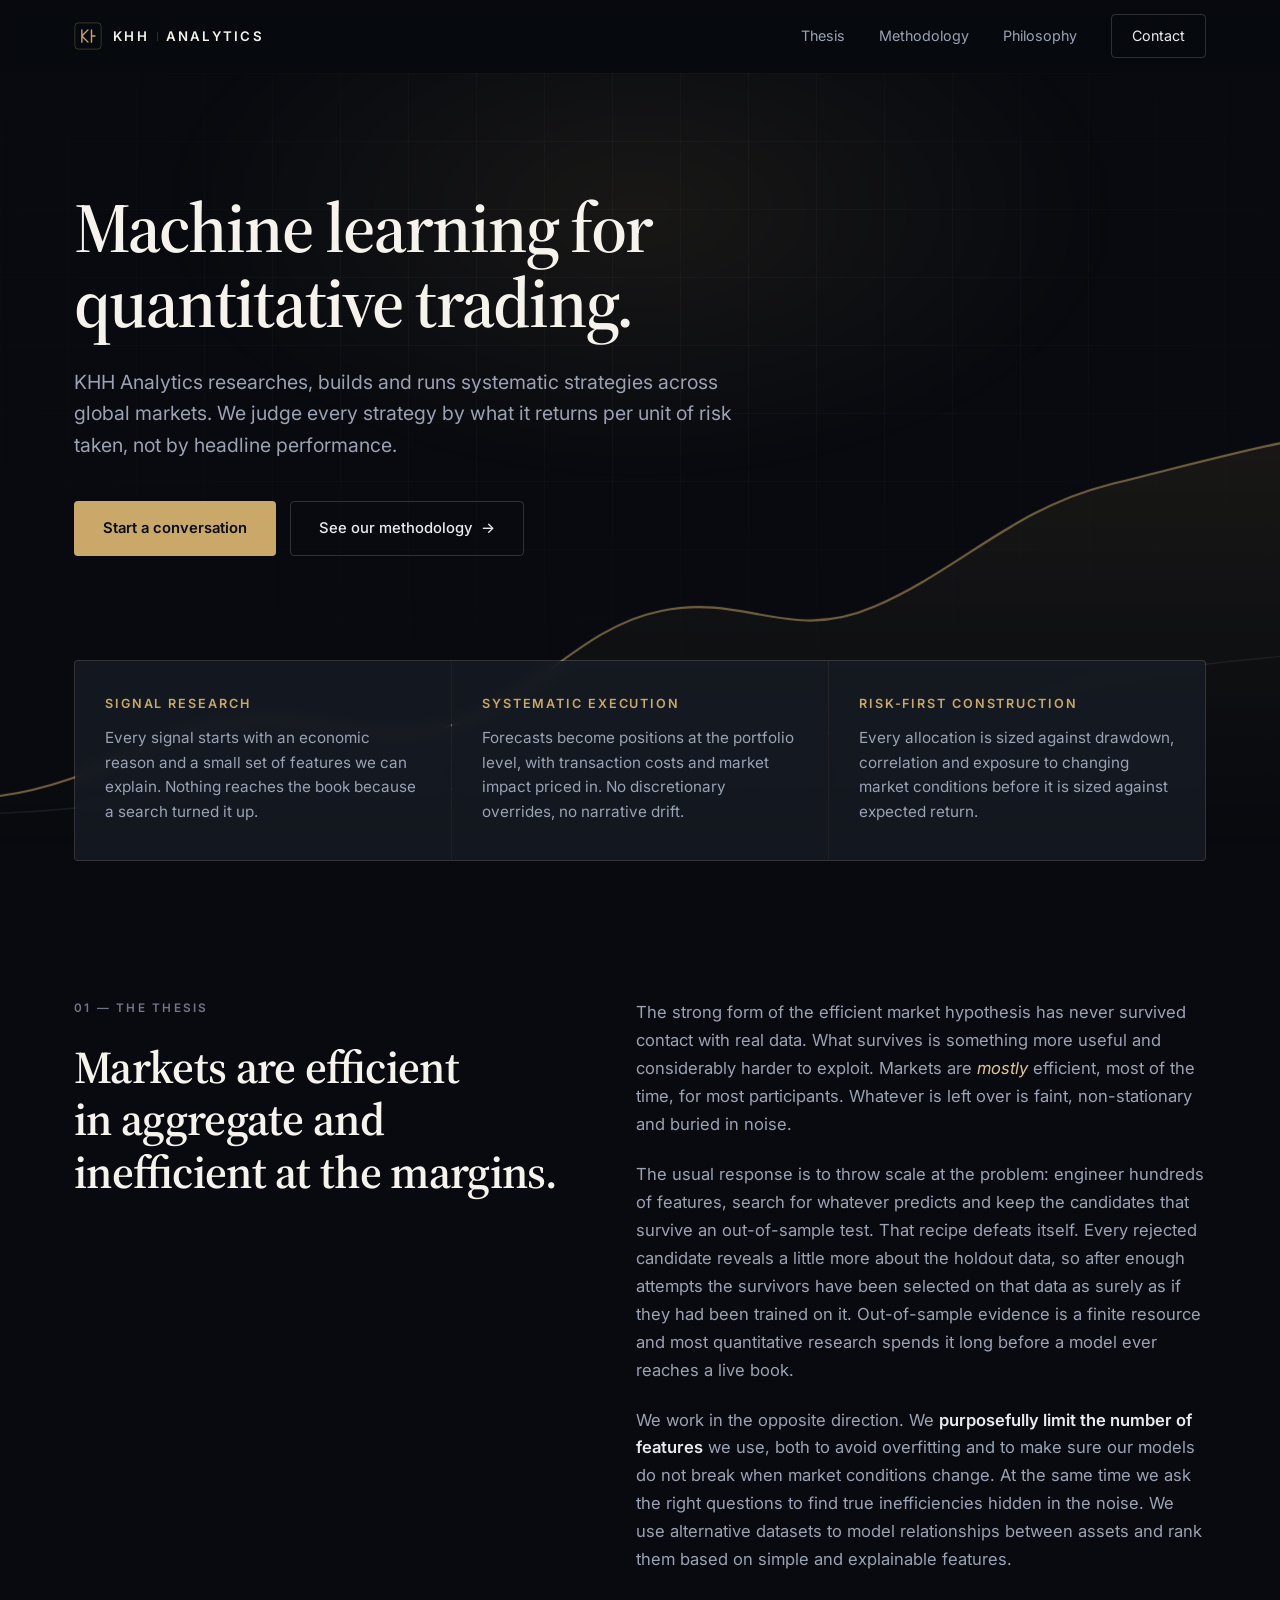
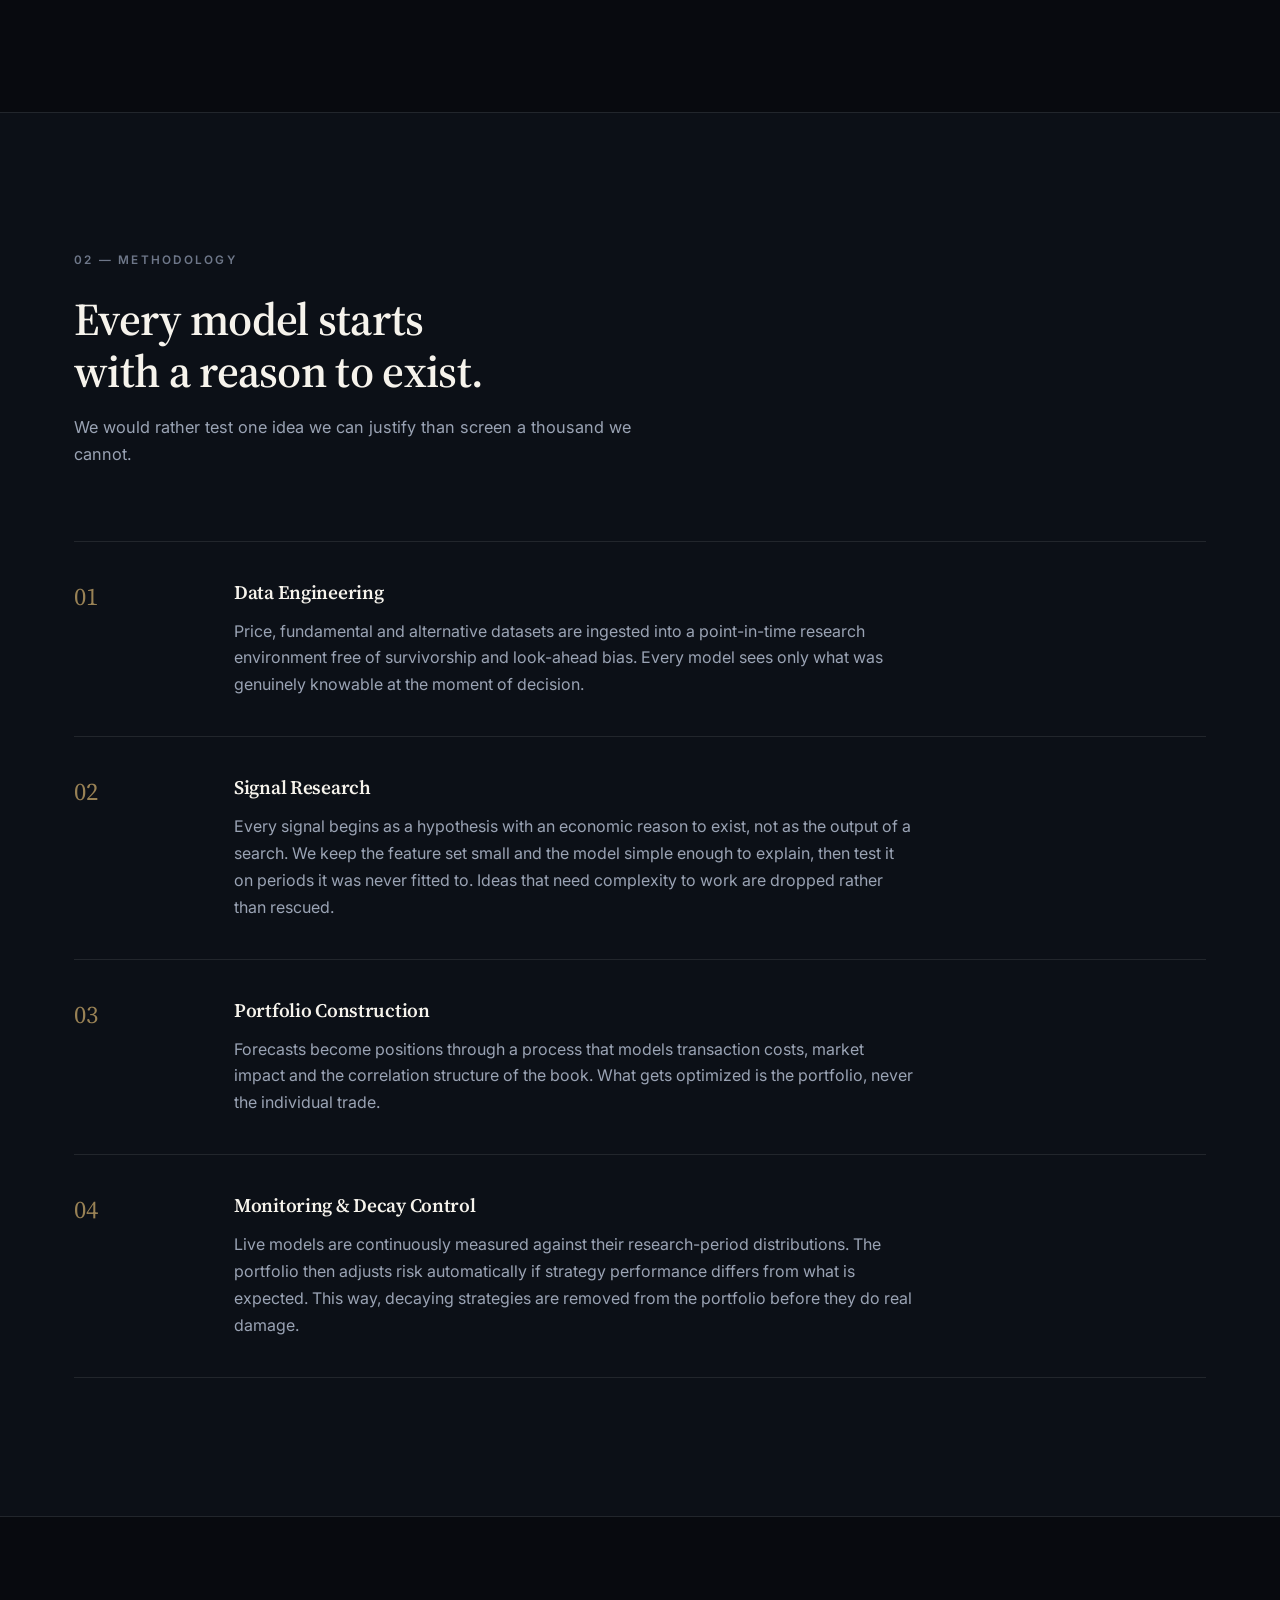
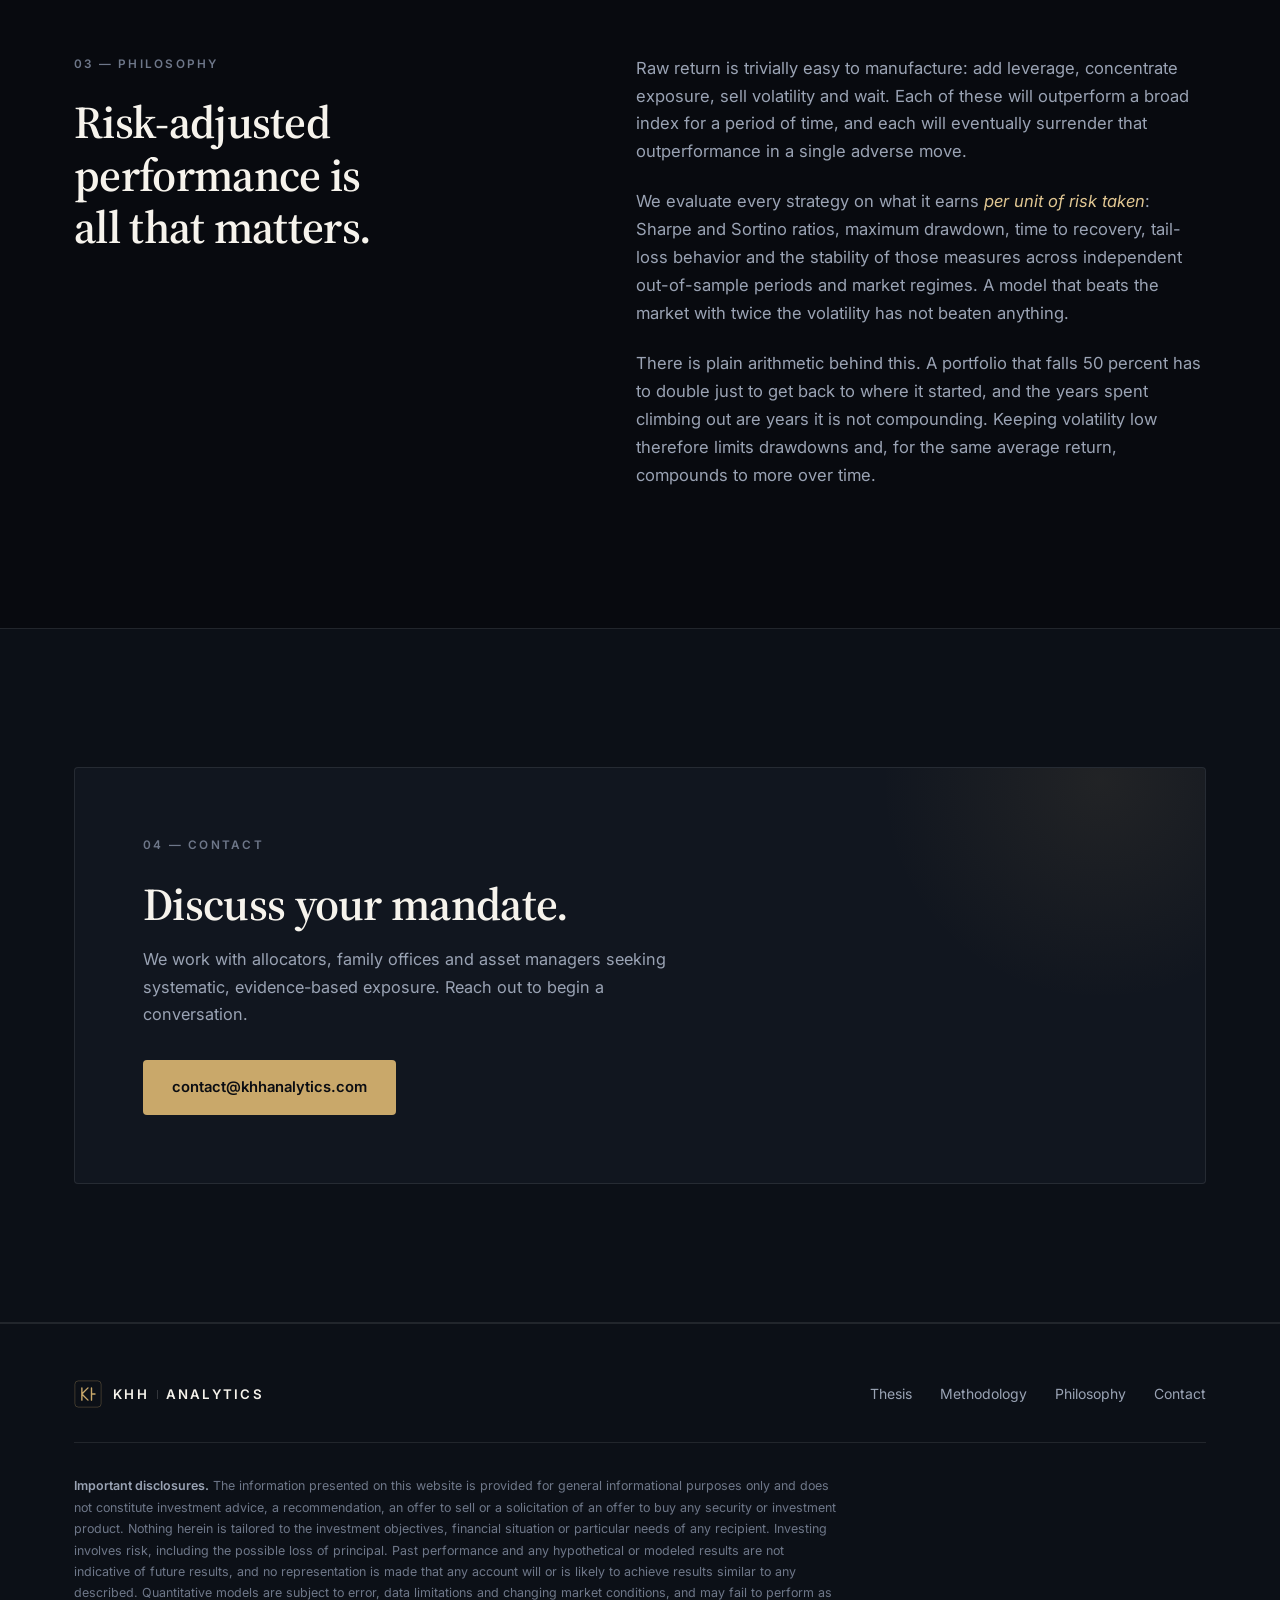
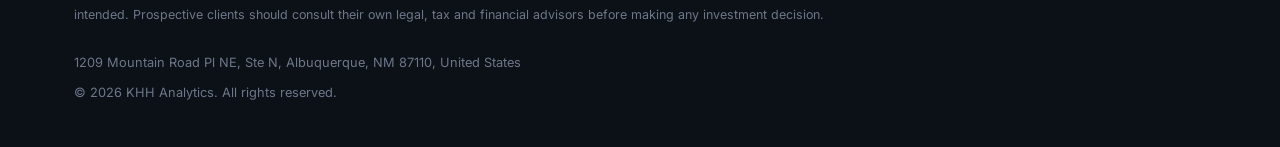
==== index.html @ a1dbac92 "Close Philosophy on the two effects of low volatility Co-Authored-By: Claude Opus 5 <noreply@anthrop" ====
<!DOCTYPE html>
<html lang="en">
<head>
<meta charset="utf-8">
<meta name="viewport" content="width=device-width, initial-scale=1">
<title>KHH Analytics — Quantitative Trading</title>
<meta name="description" content="KHH Analytics applies machine learning to quantitative trading, researching, building and running systematic strategies judged on return per unit of risk taken.">
<meta name="theme-color" content="#080A0F">
<link rel="canonical" href="https://khhanalytics.com/">
<meta property="og:title" content="KHH Analytics — Quantitative Trading">
<meta property="og:description" content="Machine learning for quantitative trading. KHH Analytics researches, builds and runs systematic strategies judged on return per unit of risk taken.">
<meta property="og:type" content="website">
<meta property="og:url" content="https://khhanalytics.com/">
<meta property="og:site_name" content="KHH Analytics">
<meta name="twitter:card" content="summary">
<link rel="icon" href="favicon.svg" type="image/svg+xml">

<script type="application/ld+json">
{
  "@context": "https://schema.org",
  "@type": "Organization",
  "name": "KHH Analytics",
  "url": "https://khhanalytics.com/",
  "logo": "https://khhanalytics.com/favicon.svg",
  "email": "contact@khhanalytics.com",
  "description": "KHH Analytics applies machine learning to financial markets, building systematic models engineered to pursue superior risk-adjusted returns.",
  "address": {
    "@type": "PostalAddress",
    "streetAddress": "1209 Mountain Road Pl NE, Ste N",
    "addressLocality": "Albuquerque",
    "addressRegion": "NM",
    "postalCode": "87110",
    "addressCountry": "US"
  },
  "knowsAbout": [
    "Quantitative trading",
    "Machine learning for financial markets",
    "Systematic trading strategies",
    "Portfolio construction",
    "Risk management"
  ]
}
</script>
<link rel="preconnect" href="https://fonts.googleapis.com">
<link rel="preconnect" href="https://fonts.gstatic.com" crossorigin>
<link href="https://fonts.googleapis.com/css2?family=Inter:wght@400;500;600&family=Source+Serif+4:opsz,wght@8..60,400;8..60,600&display=swap" rel="stylesheet">
<link rel="stylesheet" href="styles.css">
</head>
<body>

<a class="skip" href="#main">Skip to content</a>

<header class="site-header" id="siteHeader">
  <div class="wrap header-inner">
    <a class="brand" href="#top" aria-label="KHH Analytics home">
      <svg class="brand-mark" viewBox="0 0 32 32" aria-hidden="true">
        <rect x="1" y="1" width="30" height="30" rx="4" fill="none" stroke="currentColor" stroke-opacity=".3"/>
        <path d="M9 23V9M9 16l7-7M9 16l7 7M20 23V9M20 16h4" fill="none" stroke="currentColor" stroke-width="1.6" stroke-linecap="round" stroke-linejoin="round"/>
      </svg>
      <span class="brand-text">KHH<i class="brand-sep"></i>ANALYTICS</span>
    </a>

    <nav class="nav" id="nav" aria-label="Primary">
      <a href="#approach">Thesis</a>
      <a href="#method">Methodology</a>
      <a href="#risk">Philosophy</a>
      <a class="nav-cta" href="#contact">Contact</a>
    </nav>

    <button class="nav-toggle" id="navToggle" aria-expanded="false" aria-controls="nav" aria-label="Toggle navigation">
      <span></span><span></span>
    </button>
  </div>
</header>

<main id="main">

  <section class="hero" id="top">
    <div class="hero-bg" aria-hidden="true">
      <div class="hero-grid"></div>
      <div class="hero-glow"></div>
      <svg class="hero-chart" viewBox="0 0 1200 420" preserveAspectRatio="none">
        <defs>
          <linearGradient id="fillA" x1="0" y1="0" x2="0" y2="1">
            <stop offset="0%" stop-color="#C9A86A" stop-opacity=".16"/>
            <stop offset="100%" stop-color="#C9A86A" stop-opacity="0"/>
          </linearGradient>
        </defs>
        <path class="chart-fill" d="M0,360 C90,348 150,300 220,292 C300,282 340,318 420,296 C500,274 540,206 620,190 C700,174 740,220 820,186 C900,152 950,96 1040,74 C1110,57 1160,44 1200,36 L1200,420 L0,420 Z" fill="url(#fillA)"/>
        <path class="chart-line chart-line--muted" d="M0,376 C100,372 160,358 240,352 C330,345 380,362 460,350 C540,338 590,312 670,304 C760,295 800,312 880,294 C960,276 1010,252 1100,242 C1140,238 1175,234 1200,232" fill="none" stroke="#6E7789" stroke-width="1.25" stroke-linecap="round"/>
        <path class="chart-line" d="M0,360 C90,348 150,300 220,292 C300,282 340,318 420,296 C500,274 540,206 620,190 C700,174 740,220 820,186 C900,152 950,96 1040,74 C1110,57 1160,44 1200,36" fill="none" stroke="#C9A86A" stroke-width="2" stroke-linecap="round"/>
      </svg>
    </div>

    <div class="wrap hero-inner">
      <h1 class="reveal">Machine learning for quantitative trading.</h1>
      <p class="lede reveal">KHH Analytics researches, builds and runs systematic strategies across global markets. We judge every strategy by what it returns per unit of risk taken, not by headline performance.</p>
      <div class="hero-actions reveal">
        <a class="btn btn-primary" href="#contact">Start a conversation</a>
        <a class="btn btn-ghost" href="#method">See our methodology <span aria-hidden="true">&rarr;</span></a>
      </div>
    </div>

    <div class="wrap">
      <ul class="pillars">
        <li class="reveal">
          <h3>Signal Research</h3>
          <p>Every signal starts with an economic reason and a small set of features we can explain. Nothing reaches the book because a search turned it up.</p>
        </li>
        <li class="reveal">
          <h3>Systematic Execution</h3>
          <p>Forecasts become positions at the portfolio level, with transaction costs and market impact priced in. No discretionary overrides, no narrative drift.</p>
        </li>
        <li class="reveal">
          <h3>Risk-First Construction</h3>
          <p>Every allocation is sized against drawdown, correlation and exposure to changing market conditions before it is sized against expected return.</p>
        </li>
      </ul>
    </div>
  </section>

  <section class="section" id="approach">
    <div class="wrap grid-2">
      <div class="col-sticky">
        <p class="section-label">01 — The Thesis</p>
        <h2>Markets are efficient in aggregate and inefficient at the margins.</h2>
      </div>
      <div class="prose reveal">
        <p>The strong form of the efficient market hypothesis has never survived contact with real data. What survives is something more useful and considerably harder to exploit. Markets are <em>mostly</em> efficient, most of the time, for most participants. Whatever is left over is faint, non-stationary and buried in noise.</p>
        <p>The usual response is to throw scale at the problem: engineer hundreds of features, search for whatever predicts and keep the candidates that survive an out-of-sample test. That recipe defeats itself. Every rejected candidate reveals a little more about the holdout data, so after enough attempts the survivors have been selected on that data as surely as if they had been trained on it. Out-of-sample evidence is a finite resource and most quantitative research spends it long before a model ever reaches a live book.</p>
        <p>We work in the opposite direction. We <strong>purposefully limit the number of features</strong> we use, both to avoid overfitting and to make sure our models do not break when market conditions change. At the same time we ask the right questions to find true inefficiencies hidden in the noise. We use alternative datasets to model relationships between assets and rank them based on simple and explainable features.</p>
      </div>
    </div>
  </section>

  <section class="section section-alt" id="method">
    <div class="wrap">
      <div class="section-head reveal">
        <p class="section-label">02 — Methodology</p>
        <h2>Every model starts with a reason to exist.</h2>
        <p class="section-sub">We would rather test one idea we can justify than screen a thousand we cannot.</p>
      </div>

      <ol class="steps">
        <li class="reveal">
          <span class="step-num">01</span>
          <h3>Data Engineering</h3>
          <p>Price, fundamental and alternative datasets are ingested into a point-in-time research environment free of survivorship and look-ahead bias. Every model sees only what was genuinely knowable at the moment of decision.</p>
        </li>
        <li class="reveal">
          <span class="step-num">02</span>
          <h3>Signal Research</h3>
          <p>Every signal begins as a hypothesis with an economic reason to exist, not as the output of a search. We keep the feature set small and the model simple enough to explain, then test it on periods it was never fitted to. Ideas that need complexity to work are dropped rather than rescued.</p>
        </li>
        <li class="reveal">
          <span class="step-num">03</span>
          <h3>Portfolio Construction</h3>
          <p>Forecasts become positions through a process that models transaction costs, market impact and the correlation structure of the book. What gets optimized is the portfolio, never the individual trade.</p>
        </li>
        <li class="reveal">
          <span class="step-num">04</span>
          <h3>Monitoring &amp; Decay Control</h3>
          <p>Live models are continuously measured against their research-period distributions. The portfolio then adjusts risk automatically if strategy performance differs from what is expected. This way, decaying strategies are removed from the portfolio before they do real damage.</p>
        </li>
      </ol>
    </div>
  </section>

  <section class="section" id="risk">
    <div class="wrap grid-2">
      <div class="col-sticky">
        <p class="section-label">03 — Philosophy</p>
        <h2>Risk-adjusted performance is all that matters.</h2>
      </div>
      <div class="prose reveal">
        <p>Raw return is trivially easy to manufacture: add leverage, concentrate exposure, sell volatility and wait. Each of these will outperform a broad index for a period of time, and each will eventually surrender that outperformance in a single adverse move.</p>
        <p>We evaluate every strategy on what it earns <em>per unit of risk taken</em>: Sharpe and Sortino ratios, maximum drawdown, time to recovery, tail-loss behavior and the stability of those measures across independent out-of-sample periods and market regimes. A model that beats the market with twice the volatility has not beaten anything.</p>
        <p>There is plain arithmetic behind this. A portfolio that falls 50 percent has to double just to get back to where it started, and the years spent climbing out are years it is not compounding. Keeping volatility low therefore limits drawdowns and, for the same average return, compounds to more over time.</p>
      </div>
    </div>
  </section>

  <section class="section section-alt" id="contact">
    <div class="wrap">
      <div class="contact-panel reveal">
        <div class="contact-copy">
          <p class="section-label">04 — Contact</p>
          <h2>Discuss your mandate.</h2>
          <p class="section-sub">We work with allocators, family offices and asset managers seeking systematic, evidence-based exposure. Reach out to begin a conversation.</p>
          <a class="btn btn-primary" href="mailto:contact@khhanalytics.com">contact@khhanalytics.com</a>
        </div>
      </div>
    </div>
  </section>

</main>

<footer class="site-footer">
  <div class="wrap">
    <div class="footer-top">
      <a class="brand" href="#top" aria-label="KHH Analytics home">
        <svg class="brand-mark" viewBox="0 0 32 32" aria-hidden="true">
          <rect x="1" y="1" width="30" height="30" rx="4" fill="none" stroke="currentColor" stroke-opacity=".3"/>
          <path d="M9 23V9M9 16l7-7M9 16l7 7M20 23V9M20 16h4" fill="none" stroke="currentColor" stroke-width="1.6" stroke-linecap="round" stroke-linejoin="round"/>
        </svg>
        <span class="brand-text">KHH<i class="brand-sep"></i>ANALYTICS</span>
      </a>
      <nav class="footer-nav" aria-label="Footer">
        <a href="#approach">Thesis</a>
        <a href="#method">Methodology</a>
          <a href="#risk">Philosophy</a>
        <a href="mailto:contact@khhanalytics.com">Contact</a>
      </nav>
    </div>

    <p class="disclaimer">
      <strong>Important disclosures.</strong> The information presented on this website is provided for general informational purposes only and does not constitute investment advice, a recommendation, an offer to sell or a solicitation of an offer to buy any security or investment product. Nothing herein is tailored to the investment objectives, financial situation or particular needs of any recipient. Investing involves risk, including the possible loss of principal. Past performance and any hypothetical or modeled results are not indicative of future results, and no representation is made that any account will or is likely to achieve results similar to any described. Quantitative models are subject to error, data limitations and changing market conditions, and may fail to perform as intended. Prospective clients should consult their own legal, tax and financial advisors before making any investment decision.
    </p>

    <p class="footer-address">1209 Mountain Road Pl NE, Ste N, Albuquerque, NM 87110, United States</p>

    <p class="copyright">&copy; <span id="year">2026</span> KHH Analytics. All rights reserved.</p>
  </div>
</footer>

<script src="script.js"></script>
</body>
</html>
---- styles.css ----
/* ==========================================================================
   KHH Analytics — stylesheet
   ========================================================================== */

:root {
  --bg:          #080A0F;
  --bg-alt:      #0C1017;
  --surface:     #11161F;
  --surface-2:   #161C27;
  --line:        rgba(255, 255, 255, 0.09);
  --line-strong: rgba(255, 255, 255, 0.16);

  --text:        #E8EBF2;
  --heading:     #F6F3EC;
  --muted:       #9AA3B4;
  --faint:       #6E7789;

  --accent:      #C9A86A;
  --accent-soft: #E0C692;
  --accent-dim:  rgba(201, 168, 106, 0.12);

  --serif: "Source Serif 4", Georgia, "Times New Roman", serif;
  --sans:  "Inter", -apple-system, BlinkMacSystemFont, "Segoe UI", Roboto, Helvetica, Arial, sans-serif;

  --wrap: 1180px;
  --gutter: 24px;
  --radius: 4px;

  --ease: cubic-bezier(0.22, 1, 0.36, 1);
}

*, *::before, *::after { box-sizing: border-box; }

html {
  scroll-behavior: smooth;
  scroll-padding-top: 96px;
  -webkit-text-size-adjust: 100%;
}

body {
  margin: 0;
  background: var(--bg);
  color: var(--text);
  font-family: var(--sans);
  font-size: 17px;
  line-height: 1.68;
  font-feature-settings: "kern" 1, "liga" 1;
  -webkit-font-smoothing: antialiased;
  -moz-osx-font-smoothing: grayscale;
  overflow-x: hidden;
}

img, svg { max-width: 100%; }

a { color: inherit; }

::selection {
  background: rgba(201, 168, 106, 0.28);
  color: #fff;
}

.skip {
  position: absolute;
  left: -9999px;
  top: 0;
  background: var(--accent);
  color: #0a0a0a;
  padding: 12px 20px;
  z-index: 200;
  font-weight: 600;
}
.skip:focus { left: 12px; top: 12px; }

:focus-visible {
  outline: 2px solid var(--accent);
  outline-offset: 3px;
}

.wrap {
  width: 100%;
  max-width: var(--wrap);
  margin-inline: auto;
  padding-inline: var(--gutter);
}

/* --- Typography ---------------------------------------------------------- */

h1, h2, h3, h4 {
  font-family: var(--serif);
  color: var(--heading);
  font-weight: 600;
  letter-spacing: -0.015em;
  margin: 0;
  text-wrap: balance;
}

h1 {
  font-size: clamp(2.5rem, 6.2vw, 4.4rem);
  line-height: 1.07;
  letter-spacing: -0.028em;
}

h1 em {
  font-style: italic;
  color: var(--accent-soft);
  font-weight: 400;
}

h2 {
  font-size: clamp(1.85rem, 3.6vw, 2.85rem);
  line-height: 1.15;
}

h3 { font-size: 1.2rem; line-height: 1.35; }
h4 { font-size: 0.82rem; }

p { margin: 0; }

.eyebrow,
.section-label {
  font-family: var(--sans);
  font-size: 0.735rem;
  font-weight: 600;
  letter-spacing: 0.19em;
  text-transform: uppercase;
  color: var(--accent);
  margin: 0 0 22px;
}

.section-label { color: var(--faint); }

.lede {
  font-size: clamp(1.02rem, 1.55vw, 1.22rem);
  line-height: 1.62;
  color: var(--muted);
  max-width: 58ch;
  margin-top: 26px;
}

.section-sub {
  color: var(--muted);
  max-width: 56ch;
  margin-top: 16px;
  font-size: 1.02rem;
}

.prose p {
  color: var(--muted);
  margin-bottom: 22px;
  max-width: 62ch;
  font-size: 1.04rem;
}
.prose p:last-child { margin-bottom: 0; }
.prose strong { color: var(--text); font-weight: 600; }
.prose em { color: var(--accent-soft); font-style: italic; }

/* --- Header -------------------------------------------------------------- */

.site-header {
  position: sticky;
  top: 0;
  z-index: 100;
  background: rgba(8, 10, 15, 0.72);
  backdrop-filter: blur(14px) saturate(140%);
  -webkit-backdrop-filter: blur(14px) saturate(140%);
  border-bottom: 1px solid transparent;
  transition: border-color 0.35s var(--ease), background 0.35s var(--ease);
}

.site-header.is-scrolled {
  border-bottom-color: var(--line);
  background: rgba(8, 10, 15, 0.9);
}

.header-inner {
  display: flex;
  align-items: center;
  justify-content: space-between;
  gap: 24px;
  height: 72px;
}

.brand {
  display: inline-flex;
  align-items: center;
  gap: 11px;
  text-decoration: none;
  color: var(--heading);
  flex-shrink: 0;
}

.brand-mark {
  width: 28px;
  height: 28px;
  color: var(--accent);
  flex-shrink: 0;
}

.brand-text {
  font-family: var(--sans);
  font-size: 0.83rem;
  font-weight: 600;
  letter-spacing: 0.17em;
  white-space: nowrap;
}

.brand-sep {
  display: inline-block;
  width: 1px;
  height: 0.72em;
  background: var(--line-strong);
  margin: 0 0.6em;
  vertical-align: -0.02em;
}

.nav {
  display: flex;
  align-items: center;
  gap: 34px;
}

.nav a {
  text-decoration: none;
  font-size: 0.895rem;
  color: var(--muted);
  transition: color 0.2s ease;
  position: relative;
  padding: 4px 0;
}

.nav a:hover { color: var(--text); }

.nav a:not(.nav-cta)::after {
  content: "";
  position: absolute;
  left: 0;
  bottom: 0;
  height: 1px;
  width: 0;
  background: var(--accent);
  transition: width 0.3s var(--ease);
}
.nav a:not(.nav-cta):hover::after { width: 100%; }

.nav-cta {
  border: 1px solid var(--line-strong);
  border-radius: var(--radius);
  padding: 9px 20px !important;
  color: var(--text) !important;
  transition: border-color 0.25s ease, background 0.25s ease, color 0.25s ease;
}
.nav-cta:hover {
  border-color: var(--accent);
  background: var(--accent-dim);
  color: var(--accent-soft) !important;
}

.nav-toggle {
  display: none;
  background: none;
  border: 1px solid var(--line-strong);
  border-radius: var(--radius);
  width: 42px;
  height: 38px;
  cursor: pointer;
  padding: 0;
  place-items: center;
  gap: 5px;
}
.nav-toggle span {
  display: block;
  width: 17px;
  height: 1.5px;
  background: var(--text);
  transition: transform 0.3s var(--ease), opacity 0.2s ease;
}
.nav-toggle[aria-expanded="true"] span:first-child { transform: translateY(3.25px) rotate(45deg); }
.nav-toggle[aria-expanded="true"] span:last-child  { transform: translateY(-3.25px) rotate(-45deg); }

/* --- Buttons ------------------------------------------------------------- */

.btn {
  display: inline-flex;
  align-items: center;
  gap: 9px;
  padding: 14px 28px;
  border-radius: var(--radius);
  font-size: 0.925rem;
  font-weight: 500;
  text-decoration: none;
  border: 1px solid transparent;
  transition: background 0.25s ease, border-color 0.25s ease, color 0.25s ease, transform 0.25s var(--ease);
  white-space: nowrap;
}

.btn-primary {
  background: var(--accent);
  color: #0B0D12;
  font-weight: 600;
}
.btn-primary:hover {
  background: var(--accent-soft);
  transform: translateY(-1px);
}

.btn-ghost {
  border-color: var(--line-strong);
  color: var(--text);
}
.btn-ghost:hover {
  border-color: var(--accent);
  color: var(--accent-soft);
  background: var(--accent-dim);
}

/* --- Hero ---------------------------------------------------------------- */

.hero {
  position: relative;
  padding: clamp(80px, 13vh, 140px) 0 0;
  overflow: hidden;
}

.hero-bg {
  position: absolute;
  inset: 0;
  pointer-events: none;
  z-index: 0;
}

.hero-grid {
  position: absolute;
  inset: 0;
  background-image:
    linear-gradient(rgba(255, 255, 255, 0.028) 1px, transparent 1px),
    linear-gradient(90deg, rgba(255, 255, 255, 0.028) 1px, transparent 1px);
  background-size: 68px 68px;
  -webkit-mask-image: radial-gradient(ellipse 85% 70% at 50% 28%, #000 25%, transparent 78%);
  mask-image: radial-gradient(ellipse 85% 70% at 50% 28%, #000 25%, transparent 78%);
}

.hero-glow {
  position: absolute;
  top: -22%;
  left: 50%;
  transform: translateX(-50%);
  width: min(1100px, 130%);
  height: 620px;
  background: radial-gradient(ellipse at center, rgba(201, 168, 106, 0.085) 0%, transparent 62%);
  filter: blur(8px);
}

.hero-chart {
  position: absolute;
  left: 0;
  right: 0;
  bottom: 0;
  width: 100%;
  height: 58%;
  opacity: 0.55;
}

.chart-line {
  stroke-dasharray: 2000;
  stroke-dashoffset: 2000;
  animation: draw 2.6s var(--ease) 0.3s forwards;
}
.chart-line--muted {
  opacity: 0.32;
  animation-delay: 0.55s;
}
.chart-fill {
  opacity: 0;
  animation: fade 1.6s ease 1.5s forwards;
}

@keyframes draw { to { stroke-dashoffset: 0; } }
@keyframes fade { to { opacity: 1; } }

.hero-inner {
  position: relative;
  z-index: 1;
  padding-bottom: clamp(64px, 9vw, 104px);
}

.hero-actions {
  display: flex;
  flex-wrap: wrap;
  gap: 14px;
  margin-top: 40px;
}

/* --- Pillars ------------------------------------------------------------- */

.pillars {
  position: relative;
  z-index: 1;
  list-style: none;
  margin: 0;
  padding: 0;
  display: grid;
  grid-template-columns: repeat(3, 1fr);
  gap: 1px;
  background: var(--line);
  border: 1px solid var(--line);
  border-radius: var(--radius);
  overflow: hidden;
}

.pillars li {
  background: rgba(17, 22, 31, 0.78);
  backdrop-filter: blur(6px);
  padding: 34px 30px 36px;
}

.pillars h3 {
  font-family: var(--sans);
  font-size: 0.79rem;
  font-weight: 600;
  letter-spacing: 0.15em;
  text-transform: uppercase;
  color: var(--accent);
  margin-bottom: 14px;
}

.pillars p {
  color: var(--muted);
  font-size: 0.955rem;
  line-height: 1.6;
}

/* --- Sections ------------------------------------------------------------ */

.section {
  padding: clamp(84px, 11vw, 138px) 0;
  position: relative;
}

.section-alt {
  background: var(--bg-alt);
  border-block: 1px solid var(--line);
}

.section-head {
  margin-bottom: clamp(48px, 6vw, 72px);
  max-width: 720px;
}

.grid-2 {
  display: grid;
  grid-template-columns: minmax(0, 0.92fr) minmax(0, 1.08fr);
  gap: clamp(40px, 6vw, 88px);
  align-items: start;
}

.col-sticky {
  position: sticky;
  top: 116px;
}

/* --- Steps --------------------------------------------------------------- */

.steps {
  list-style: none;
  margin: 0;
  padding: 0;
  counter-reset: none;
  border-top: 1px solid var(--line);
}

.steps li {
  display: grid;
  grid-template-columns: 96px minmax(0, 1fr);
  column-gap: clamp(24px, 5vw, 64px);
  row-gap: 0;
  padding: 38px 0;
  border-bottom: 1px solid var(--line);
  transition: background 0.35s ease;
}

.steps li:hover { background: rgba(255, 255, 255, 0.017); }

/* Explicit placement: the number spans both rows in column 1, while the
   heading and body stack in column 2. Without this, three children
   auto-place into a 2-column grid and the paragraph falls under the number. */
.step-num {
  grid-column: 1;
  grid-row: 1 / span 2;
  font-family: var(--serif);
  font-size: 1.55rem;
  color: var(--accent);
  opacity: 0.75;
  line-height: 1.35;
  font-variant-numeric: tabular-nums;
}

.steps h3 {
  grid-column: 2;
  grid-row: 1;
  margin-bottom: 12px;
}

.steps p {
  grid-column: 2;
  grid-row: 2;
  color: var(--muted);
  font-size: 1.0rem;
  max-width: 68ch;
}

/* --- Cards --------------------------------------------------------------- */

.cards {
  display: grid;
  grid-template-columns: repeat(auto-fit, minmax(290px, 1fr));
  gap: 20px;
}

.card {
  background: var(--surface);
  border: 1px solid var(--line);
  border-radius: var(--radius);
  padding: 34px 30px 36px;
  position: relative;
  overflow: hidden;
  transition: border-color 0.3s ease, background 0.3s ease, transform 0.35s var(--ease);
}

.card::before {
  content: "";
  position: absolute;
  top: 0;
  left: 0;
  width: 100%;
  height: 2px;
  background: linear-gradient(90deg, var(--accent), transparent);
  transform: scaleX(0);
  transform-origin: left;
  transition: transform 0.45s var(--ease);
}

.card:hover {
  border-color: var(--line-strong);
  background: var(--surface-2);
  transform: translateY(-3px);
}
.card:hover::before { transform: scaleX(1); }

.card h3 { margin-bottom: 14px; }

.card p {
  color: var(--muted);
  font-size: 0.97rem;
  line-height: 1.62;
}

/* --- Contact ------------------------------------------------------------- */

.contact-panel {
  background: var(--surface);
  border: 1px solid var(--line);
  border-radius: var(--radius);
  padding: clamp(40px, 5.5vw, 68px);
  position: relative;
  overflow: hidden;
}

.contact-panel::after {
  content: "";
  position: absolute;
  top: -55%;
  right: -12%;
  width: 480px;
  height: 480px;
  background: radial-gradient(circle, rgba(201, 168, 106, 0.09) 0%, transparent 65%);
  pointer-events: none;
}

.contact-copy {
  position: relative;
  z-index: 1;
  max-width: 54ch;
}

.contact-copy .btn { margin-top: 32px; }

/* --- 404 ----------------------------------------------------------------- */

.notfound {
  position: relative;
  display: flex;
  align-items: center;
  min-height: calc(100vh - 72px - 150px);
  padding: clamp(72px, 12vh, 132px) 0;
  overflow: hidden;
}

.notfound-inner {
  position: relative;
  z-index: 1;
}

.notfound-code {
  font-family: var(--serif);
  font-size: clamp(4.5rem, 14vw, 9rem);
  line-height: 0.85;
  font-weight: 600;
  letter-spacing: -0.045em;
  color: var(--accent);
  opacity: 0.16;
  margin: 0 0 clamp(20px, 3vw, 34px);
  font-variant-numeric: tabular-nums;
  user-select: none;
}

.notfound h1 {
  font-size: clamp(2rem, 4.6vw, 3.2rem);
  line-height: 1.1;
}

.notfound .eyebrow { margin-bottom: 18px; }
.notfound .lede { max-width: 52ch; }

.notfound-links {
  display: flex;
  flex-wrap: wrap;
  gap: 28px;
  margin-top: clamp(44px, 6vw, 64px);
  padding-top: 28px;
  border-top: 1px solid var(--line);
}

.notfound-links a {
  text-decoration: none;
  font-size: 0.875rem;
  color: var(--muted);
  transition: color 0.2s ease;
}
.notfound-links a:hover { color: var(--accent-soft); }

/* --- Footer -------------------------------------------------------------- */

.site-footer {
  border-top: 1px solid var(--line);
  background: var(--bg-alt);
  padding: 56px 0 44px;
}

.site-footer--slim { padding: 34px 0 30px; }
.site-footer--slim .footer-top { padding-bottom: 24px; }

.footer-top {
  display: flex;
  align-items: center;
  justify-content: space-between;
  gap: 28px;
  flex-wrap: wrap;
  padding-bottom: 34px;
  border-bottom: 1px solid var(--line);
}

.footer-nav {
  display: flex;
  flex-wrap: wrap;
  gap: 28px;
}

.footer-nav a {
  text-decoration: none;
  font-size: 0.875rem;
  color: var(--muted);
  transition: color 0.2s ease;
}
.footer-nav a:hover { color: var(--accent-soft); }

.disclaimer {
  margin-top: 32px;
  font-size: 0.78rem;
  line-height: 1.72;
  color: var(--faint);
  max-width: 96ch;
}
.disclaimer strong { color: var(--muted); font-weight: 600; }

.footer-address {
  margin-top: 28px;
  font-size: 0.8rem;
  line-height: 1.6;
  color: var(--faint);
  font-style: normal;
}

.copyright {
  margin-top: 28px;
  font-size: 0.8rem;
  color: var(--faint);
}

.footer-address + .copyright { margin-top: 8px; }

/* --- Reveal animation ---------------------------------------------------- */

.reveal {
  opacity: 0;
  transform: translateY(18px);
  transition: opacity 0.75s var(--ease), transform 0.75s var(--ease);
}

.reveal.is-visible {
  opacity: 1;
  transform: none;
}

.hero .reveal:nth-child(2) { transition-delay: 0.06s; }
.hero .reveal:nth-child(3) { transition-delay: 0.12s; }
.hero .reveal:nth-child(4) { transition-delay: 0.18s; }

.pillars li:nth-child(2) { transition-delay: 0.08s; }
.pillars li:nth-child(3) { transition-delay: 0.16s; }

.cards .card:nth-child(3n+2) { transition-delay: 0.07s; }
.cards .card:nth-child(3n+3) { transition-delay: 0.14s; }

/* --- Responsive ---------------------------------------------------------- */

@media (max-width: 960px) {
  .grid-2 { grid-template-columns: 1fr; }
  .col-sticky { position: static; }
  .pillars { grid-template-columns: 1fr; }
}

@media (max-width: 800px) {
  body { font-size: 16px; }

  .nav-toggle { display: grid; }

  .nav {
    position: fixed;
    inset: 72px 0 auto;
    flex-direction: column;
    align-items: stretch;
    gap: 0;
    background: rgba(8, 10, 15, 0.98);
    backdrop-filter: blur(16px);
    border-bottom: 1px solid var(--line);
    padding: 8px var(--gutter) 24px;
    transform: translateY(-12px);
    opacity: 0;
    visibility: hidden;
    transition: opacity 0.28s ease, transform 0.28s var(--ease), visibility 0.28s;
  }

  .nav.is-open {
    opacity: 1;
    visibility: visible;
    transform: none;
  }

  .nav a {
    padding: 15px 0;
    font-size: 1rem;
    border-bottom: 1px solid var(--line);
  }
  .nav a:not(.nav-cta)::after { display: none; }

  .nav-cta {
    border: 1px solid var(--line-strong) !important;
    text-align: center;
    margin-top: 18px;
    padding: 13px 20px !important;
  }

  .steps li { grid-template-columns: 1fr; row-gap: 8px; }
  .steps li > * { grid-column: 1; grid-row: auto; }
  .step-num { font-size: 1.15rem; }
  .hero-chart { height: 42%; opacity: 0.4; }
  .btn { width: 100%; justify-content: center; }
  .hero-actions { flex-direction: column; }
  .footer-top { flex-direction: column; align-items: flex-start; }
}

@media (prefers-reduced-motion: reduce) {
  html { scroll-behavior: auto; }
  *, *::before, *::after {
    animation-duration: 0.01ms !important;
    animation-iteration-count: 1 !important;
    transition-duration: 0.01ms !important;
  }
  .reveal { opacity: 1; transform: none; }
  .chart-line { stroke-dashoffset: 0; }
  .chart-fill { opacity: 1; }
}
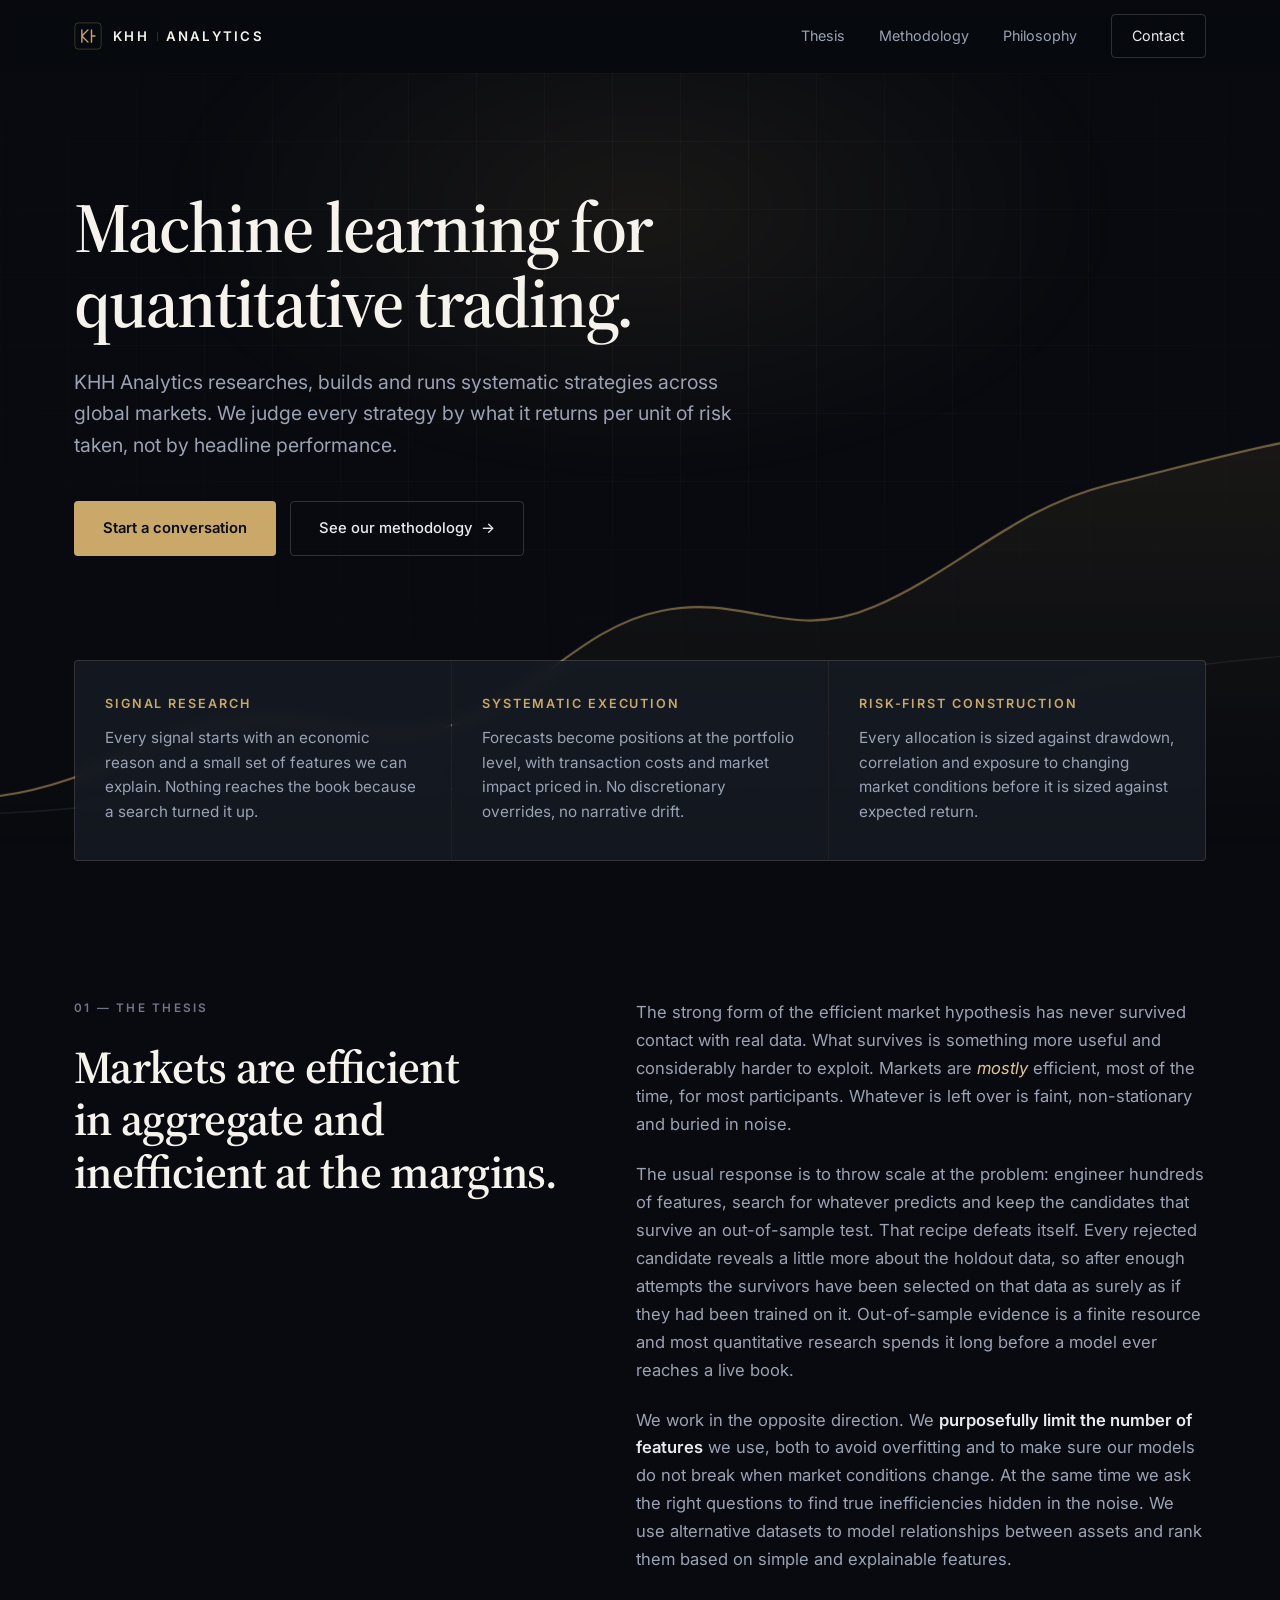
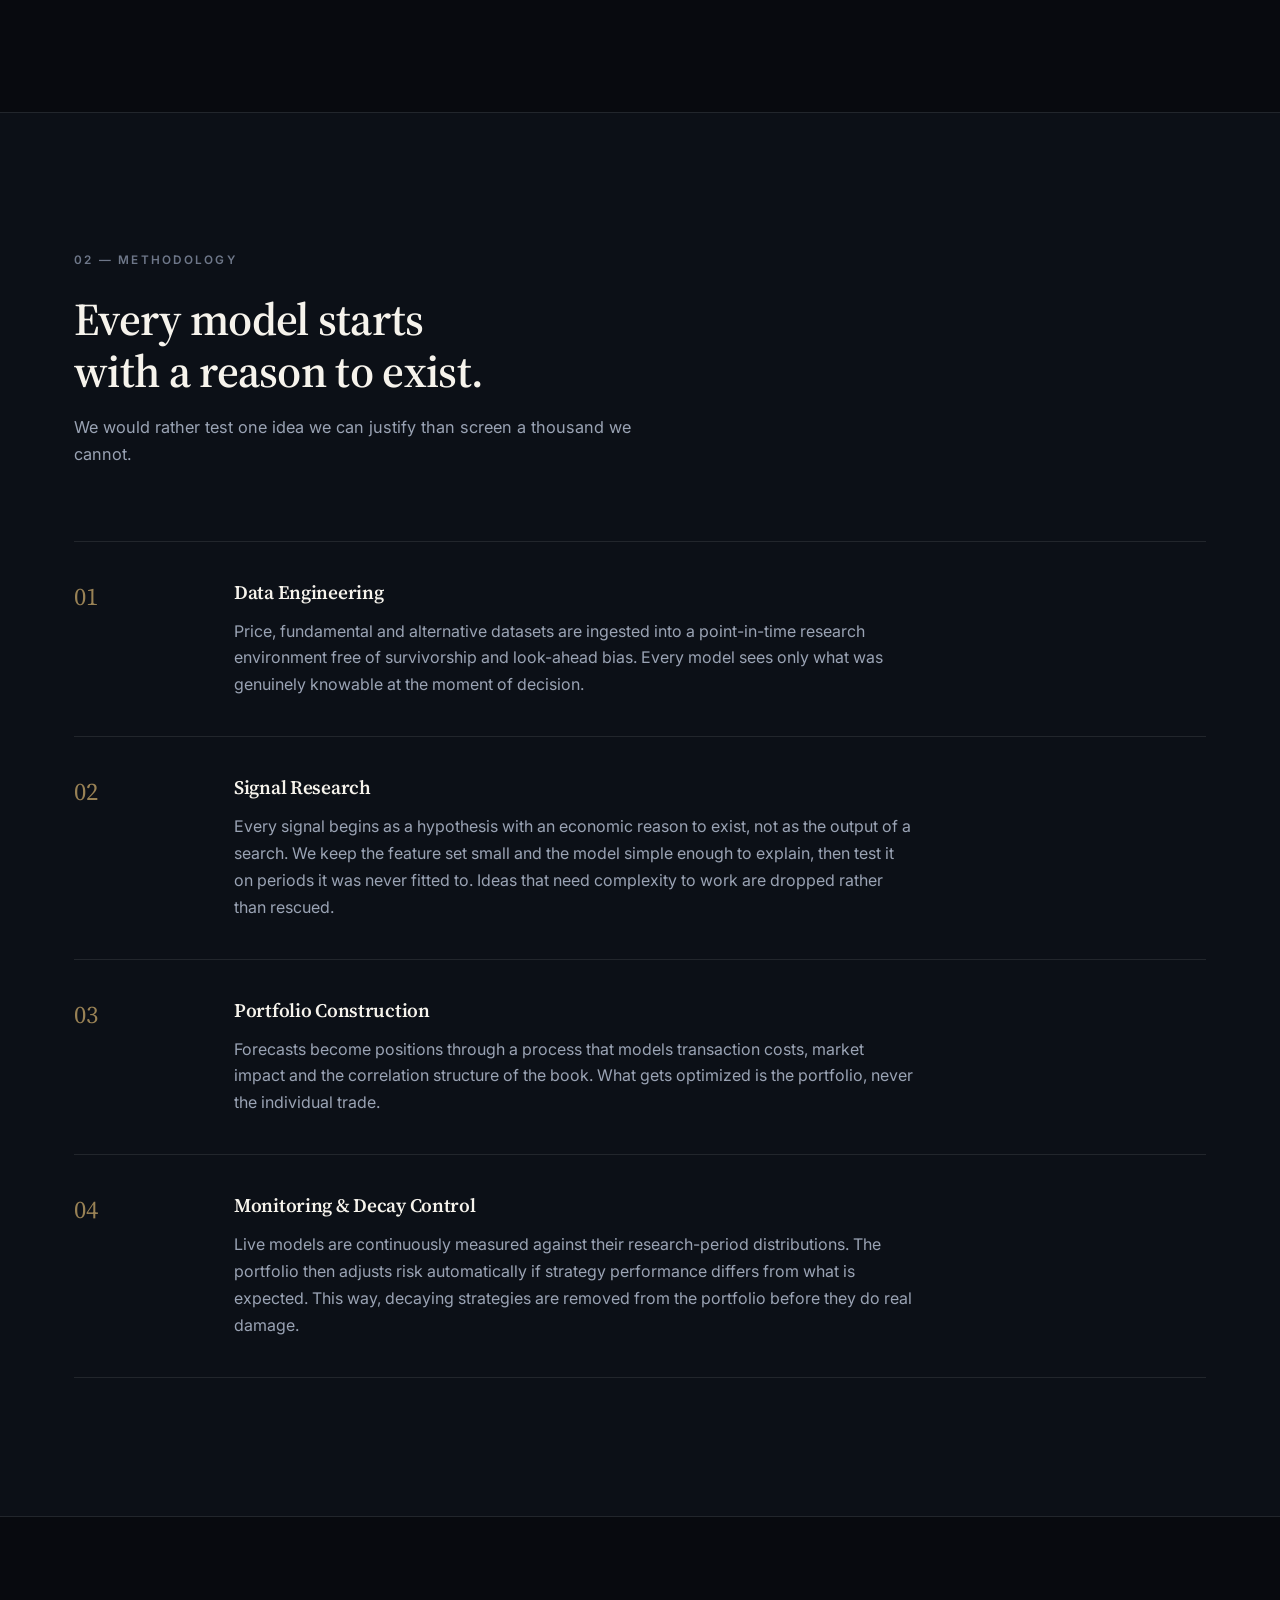
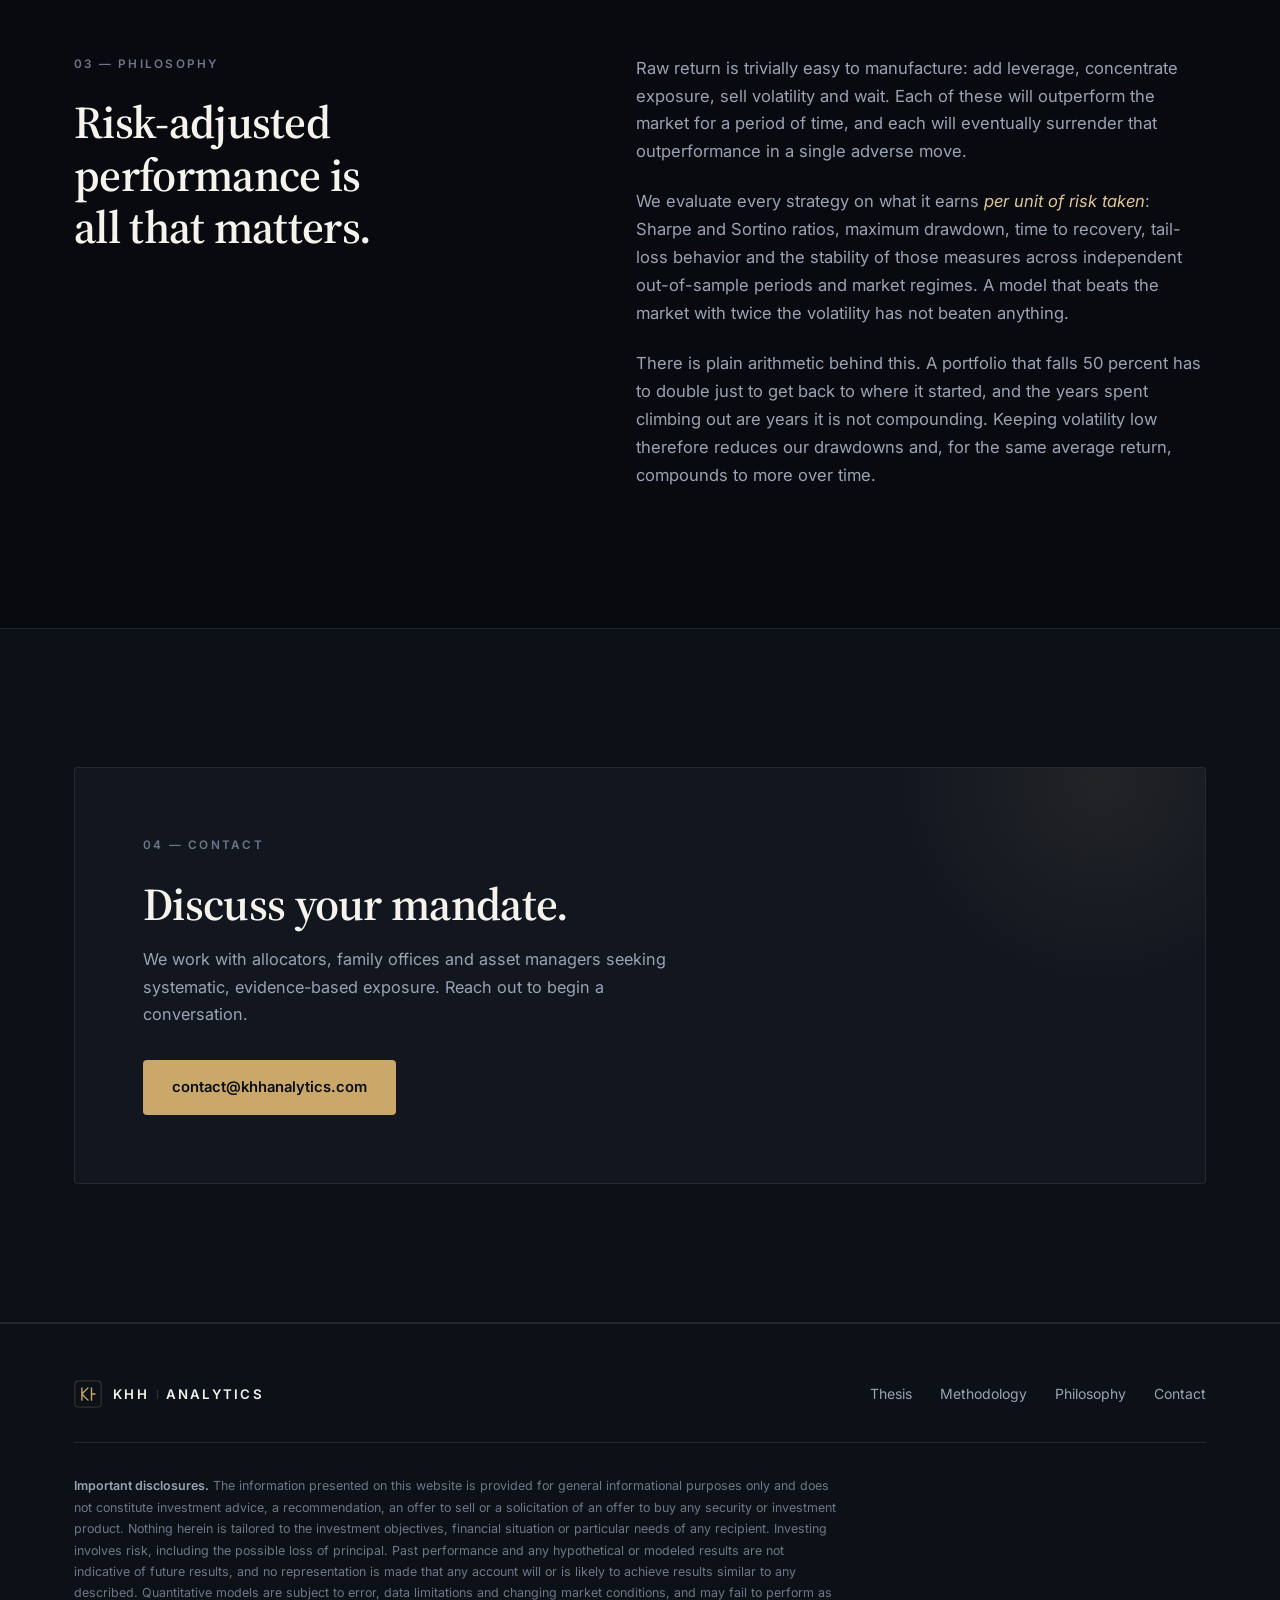
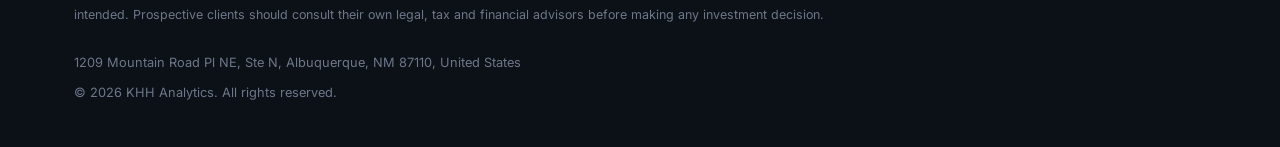
==== commit 12800aa2: "Philosophy wording: the market, and our drawdowns Co-Authored-By: Claude Opus 5 <noreply@anthropic.c" ====
--- a/index.html
+++ b/index.html
@@ -173,9 +173,9 @@
         <h2>Risk-adjusted performance is all that matters.</h2>
       </div>
       <div class="prose reveal">
-        <p>Raw return is trivially easy to manufacture: add leverage, concentrate exposure, sell volatility and wait. Each of these will outperform a broad index for a period of time, and each will eventually surrender that outperformance in a single adverse move.</p>
+        <p>Raw return is trivially easy to manufacture: add leverage, concentrate exposure, sell volatility and wait. Each of these will outperform the market for a period of time, and each will eventually surrender that outperformance in a single adverse move.</p>
         <p>We evaluate every strategy on what it earns <em>per unit of risk taken</em>: Sharpe and Sortino ratios, maximum drawdown, time to recovery, tail-loss behavior and the stability of those measures across independent out-of-sample periods and market regimes. A model that beats the market with twice the volatility has not beaten anything.</p>
-        <p>There is plain arithmetic behind this. A portfolio that falls 50 percent has to double just to get back to where it started, and the years spent climbing out are years it is not compounding. Keeping volatility low therefore limits drawdowns and, for the same average return, compounds to more over time.</p>
+        <p>There is plain arithmetic behind this. A portfolio that falls 50 percent has to double just to get back to where it started, and the years spent climbing out are years it is not compounding. Keeping volatility low therefore reduces our drawdowns and, for the same average return, compounds to more over time.</p>
       </div>
     </div>
   </section>
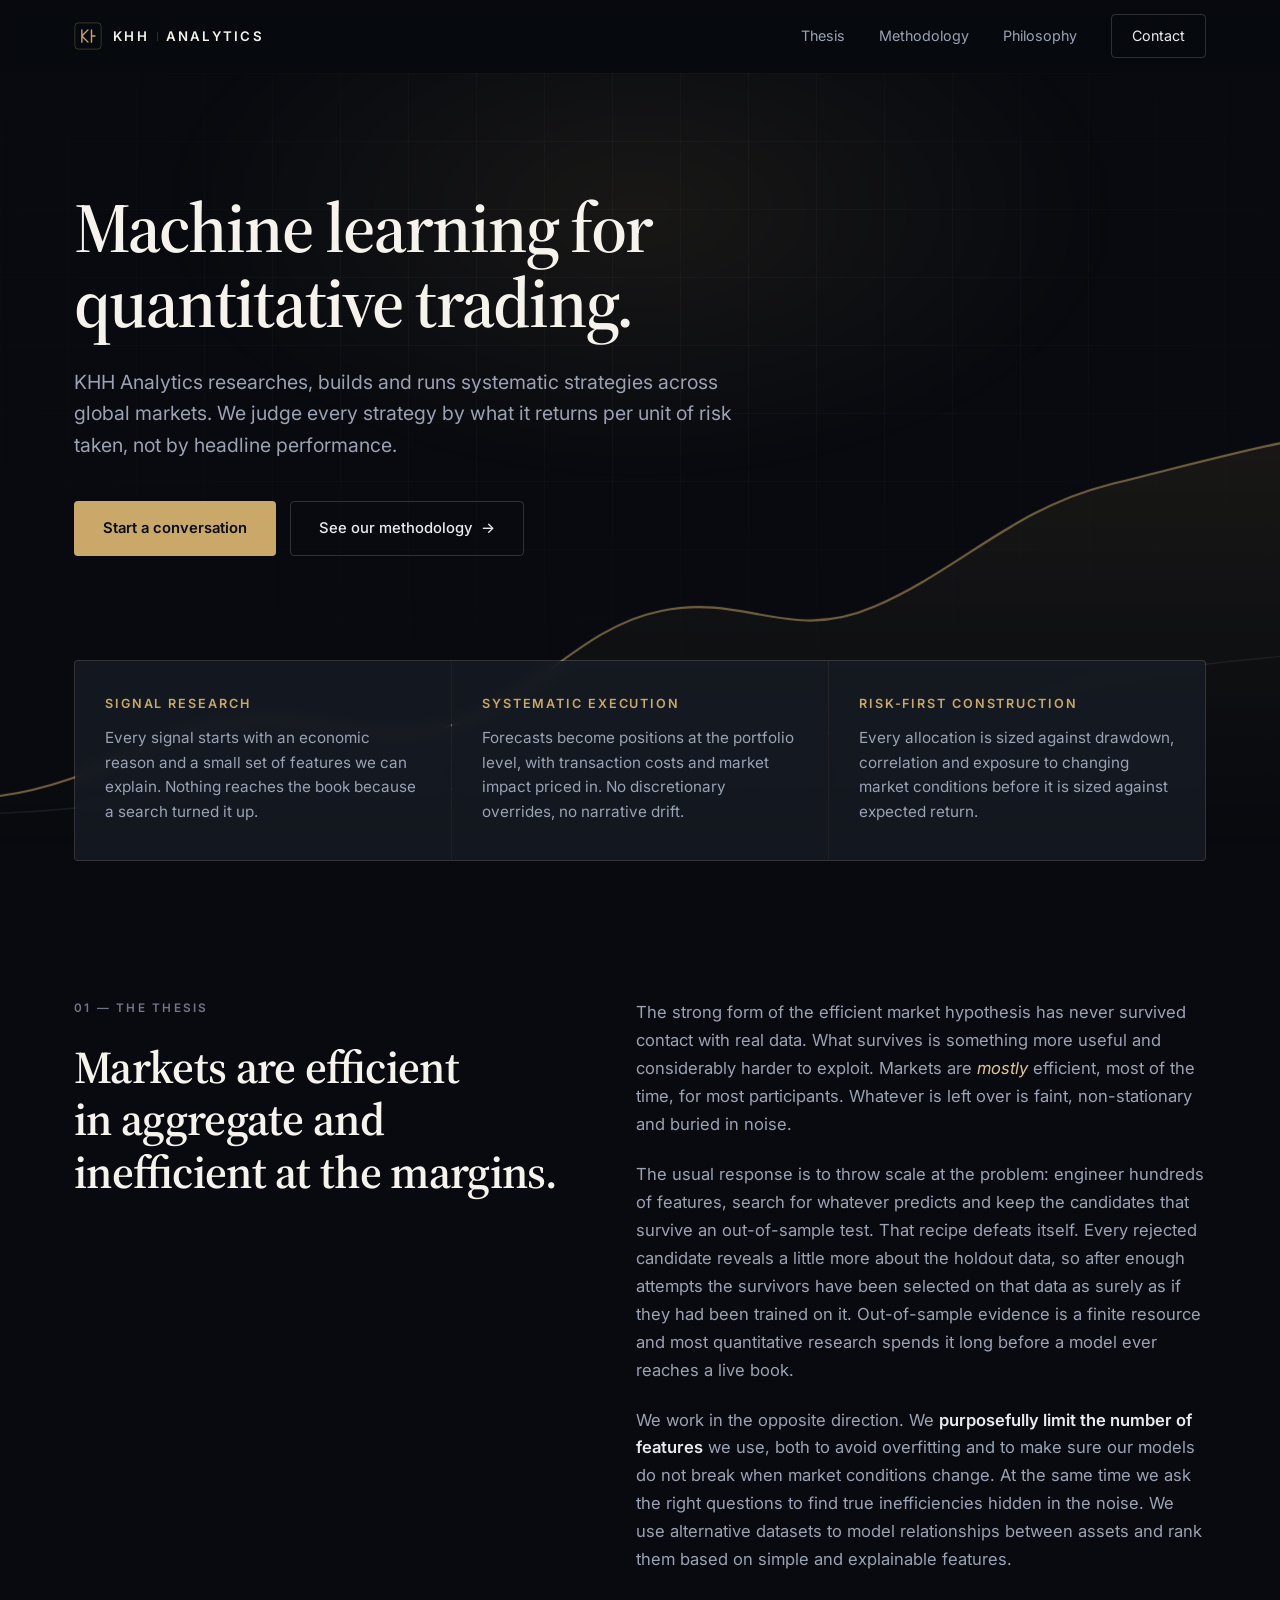
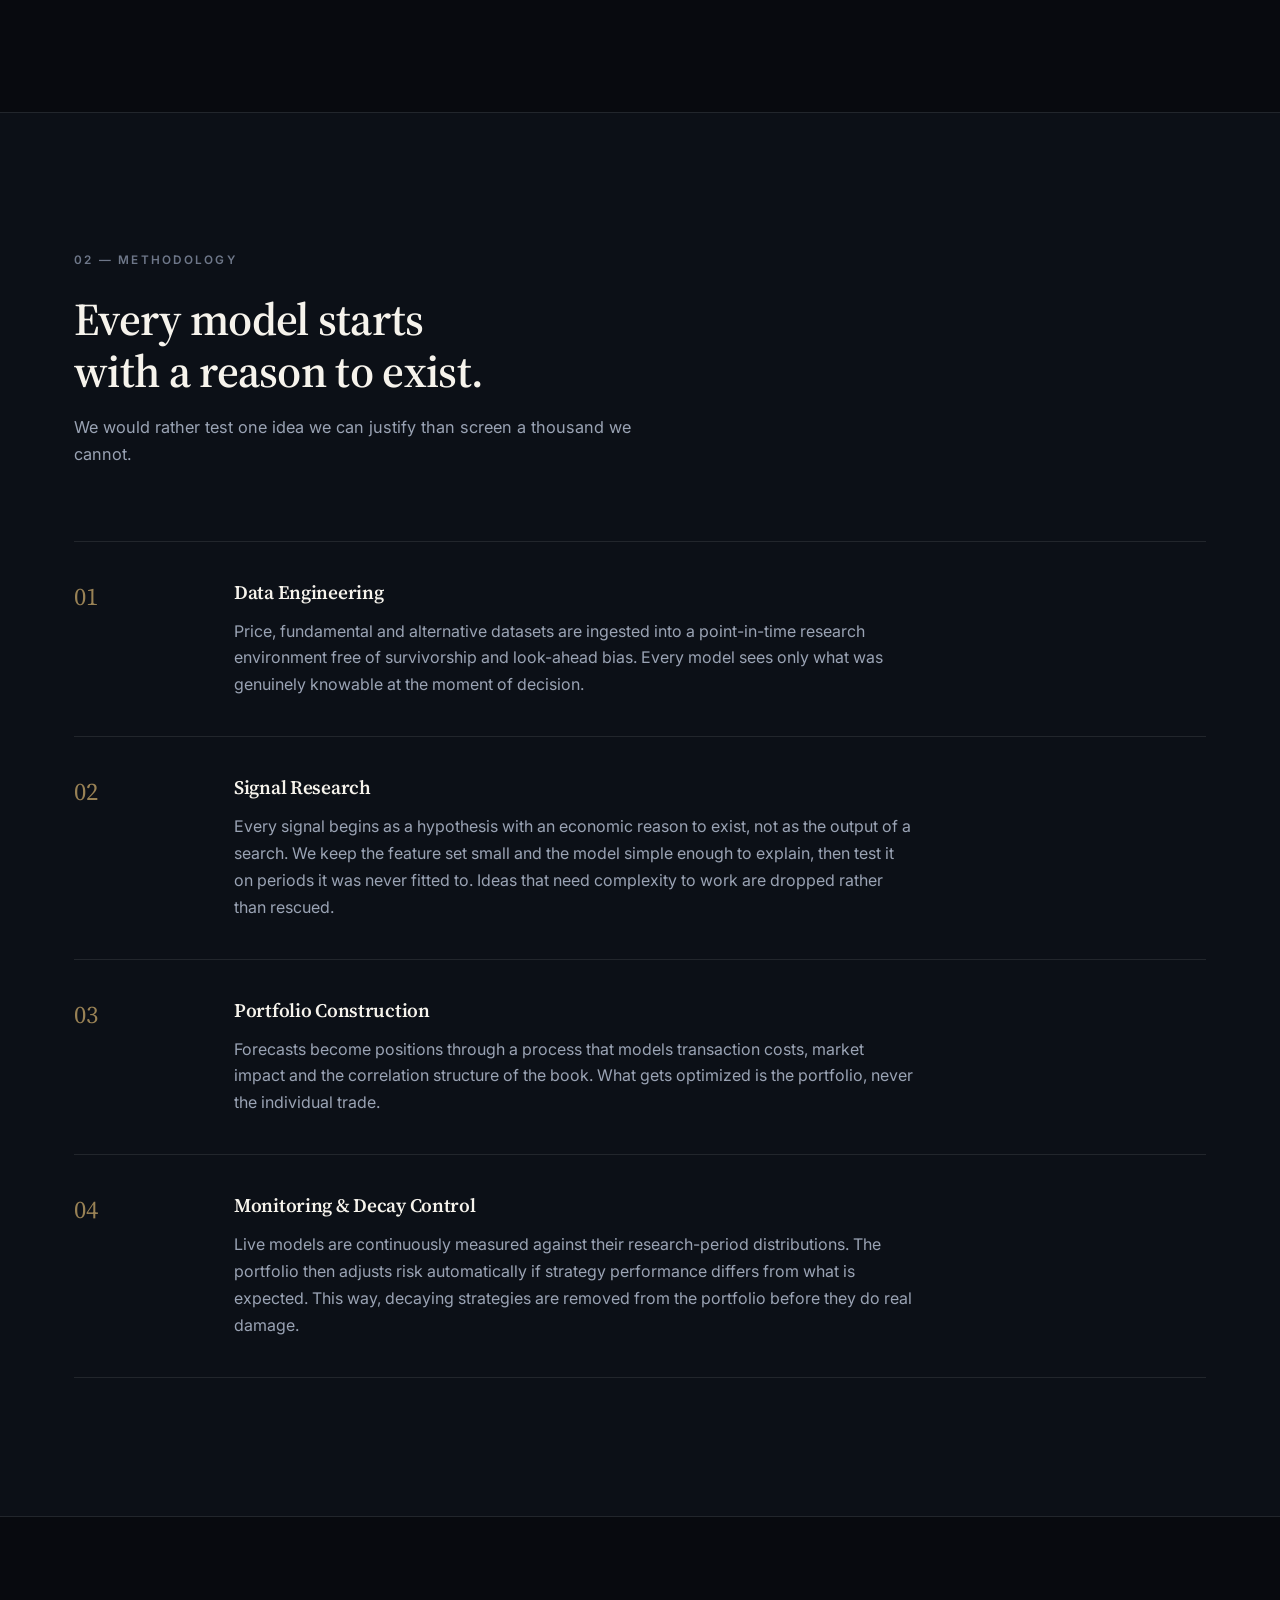
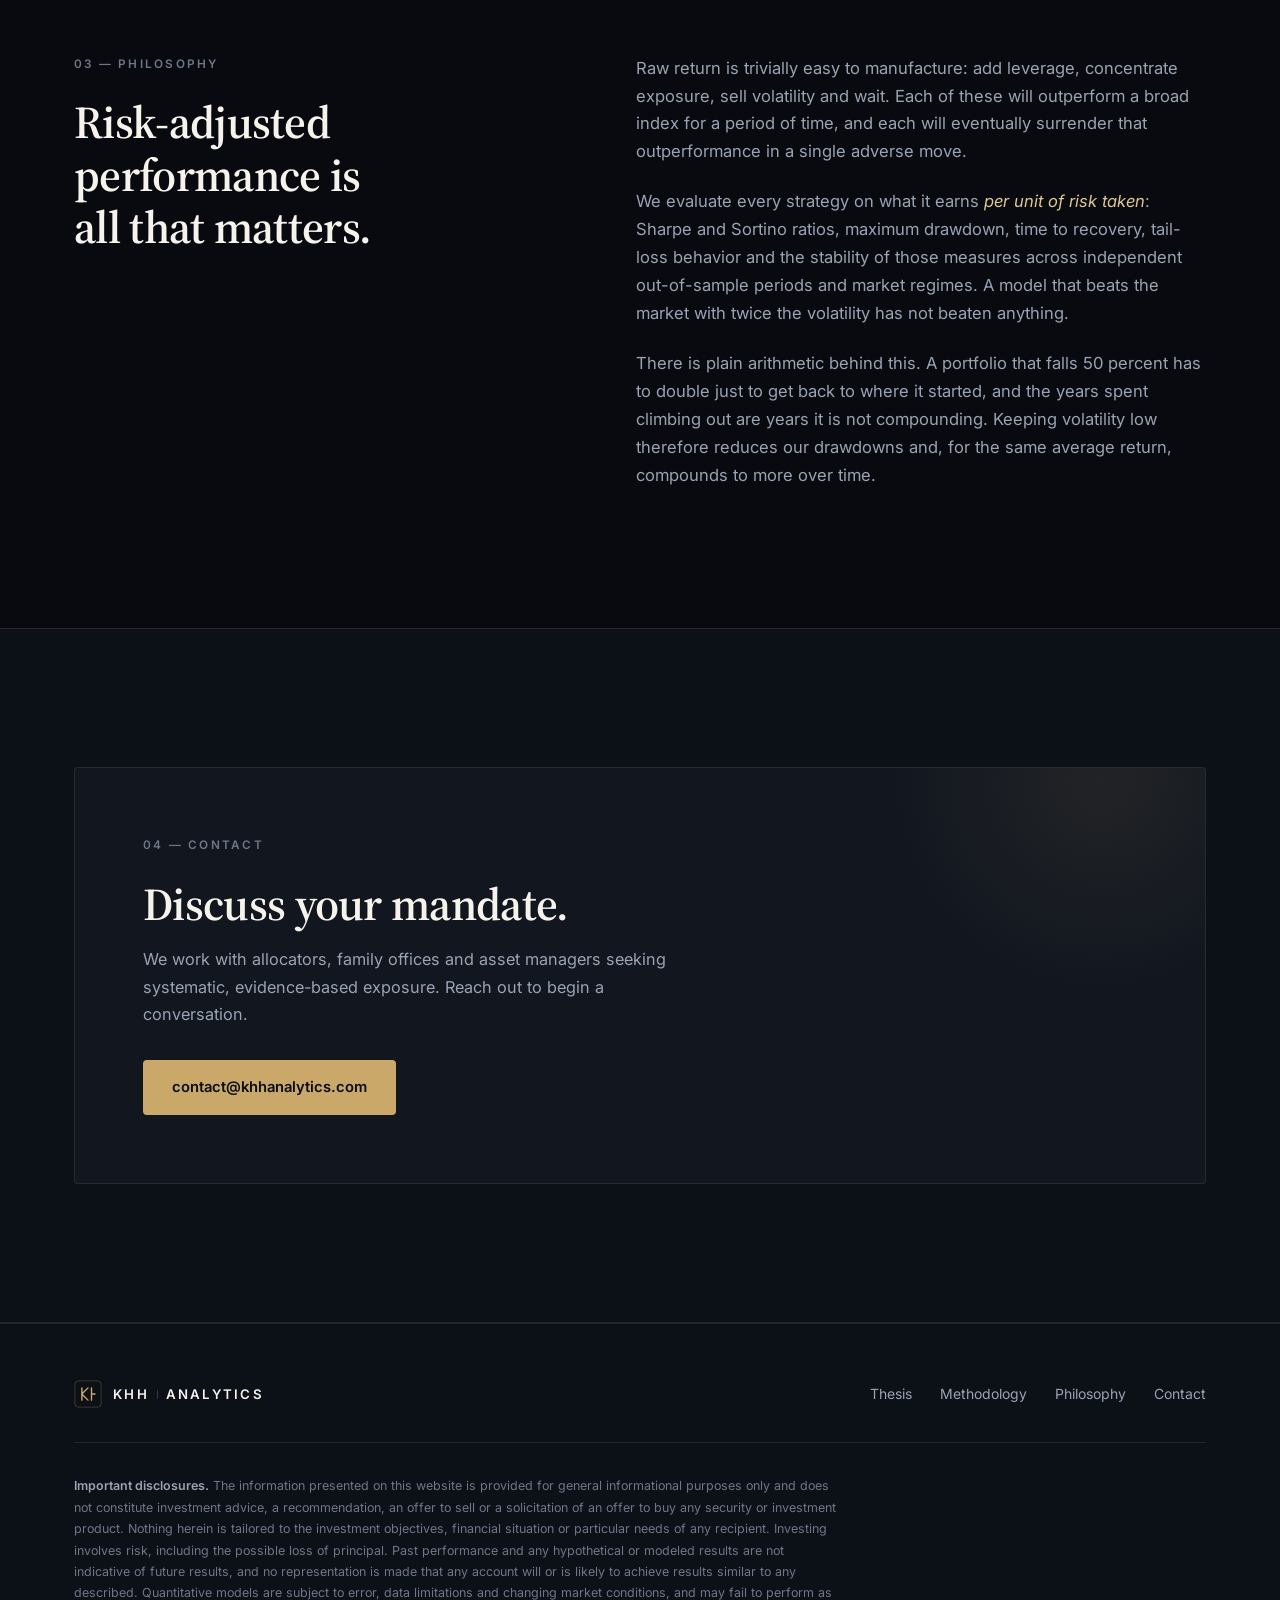
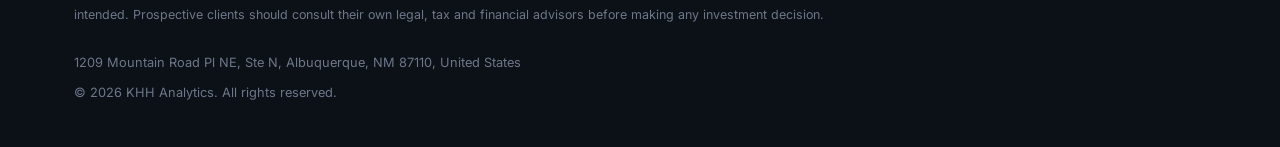
==== commit b52329ab: "Restore "a broad index" to avoid echoing "the market" Co-Authored-By: Claude Opus 5 <noreply@anthrop" ====
--- a/index.html
+++ b/index.html
@@ -173,7 +173,7 @@
         <h2>Risk-adjusted performance is all that matters.</h2>
       </div>
       <div class="prose reveal">
-        <p>Raw return is trivially easy to manufacture: add leverage, concentrate exposure, sell volatility and wait. Each of these will outperform the market for a period of time, and each will eventually surrender that outperformance in a single adverse move.</p>
+        <p>Raw return is trivially easy to manufacture: add leverage, concentrate exposure, sell volatility and wait. Each of these will outperform a broad index for a period of time, and each will eventually surrender that outperformance in a single adverse move.</p>
         <p>We evaluate every strategy on what it earns <em>per unit of risk taken</em>: Sharpe and Sortino ratios, maximum drawdown, time to recovery, tail-loss behavior and the stability of those measures across independent out-of-sample periods and market regimes. A model that beats the market with twice the volatility has not beaten anything.</p>
         <p>There is plain arithmetic behind this. A portfolio that falls 50 percent has to double just to get back to where it started, and the years spent climbing out are years it is not compounding. Keeping volatility low therefore reduces our drawdowns and, for the same average return, compounds to more over time.</p>
       </div>
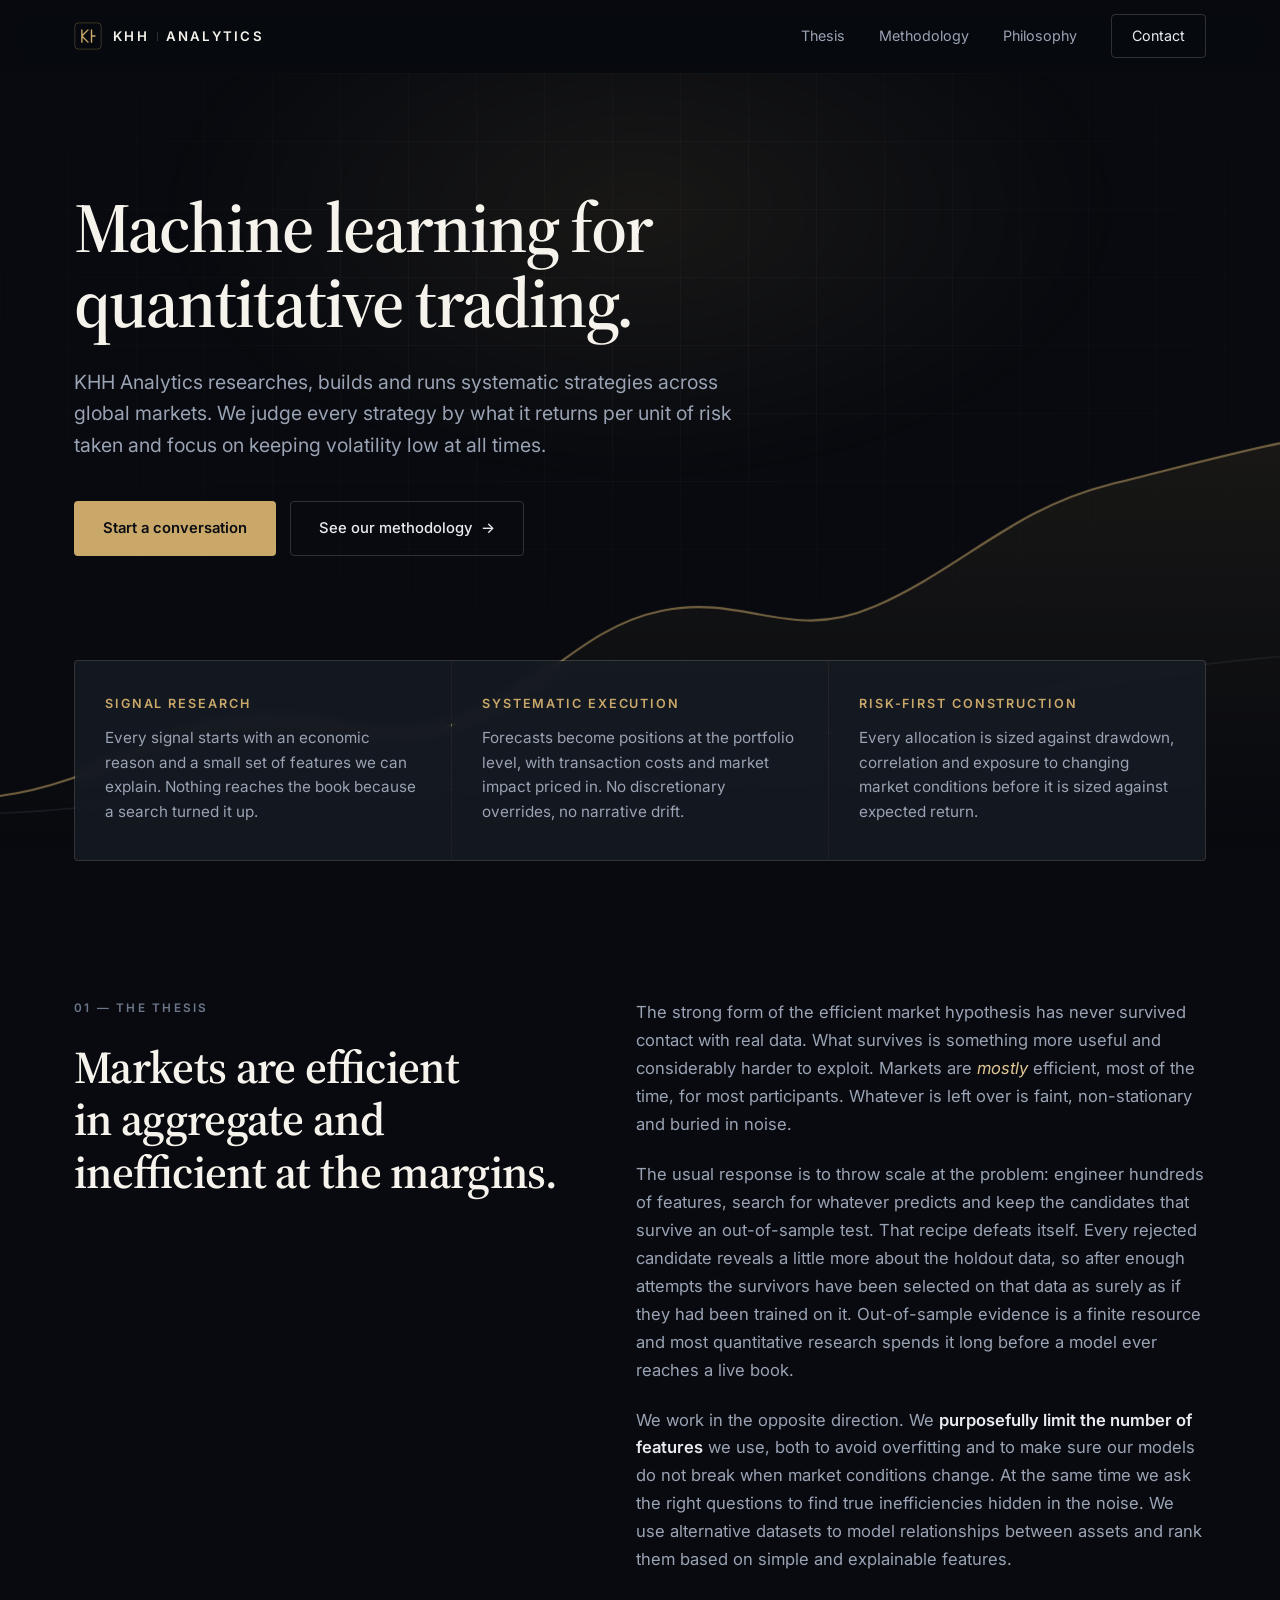
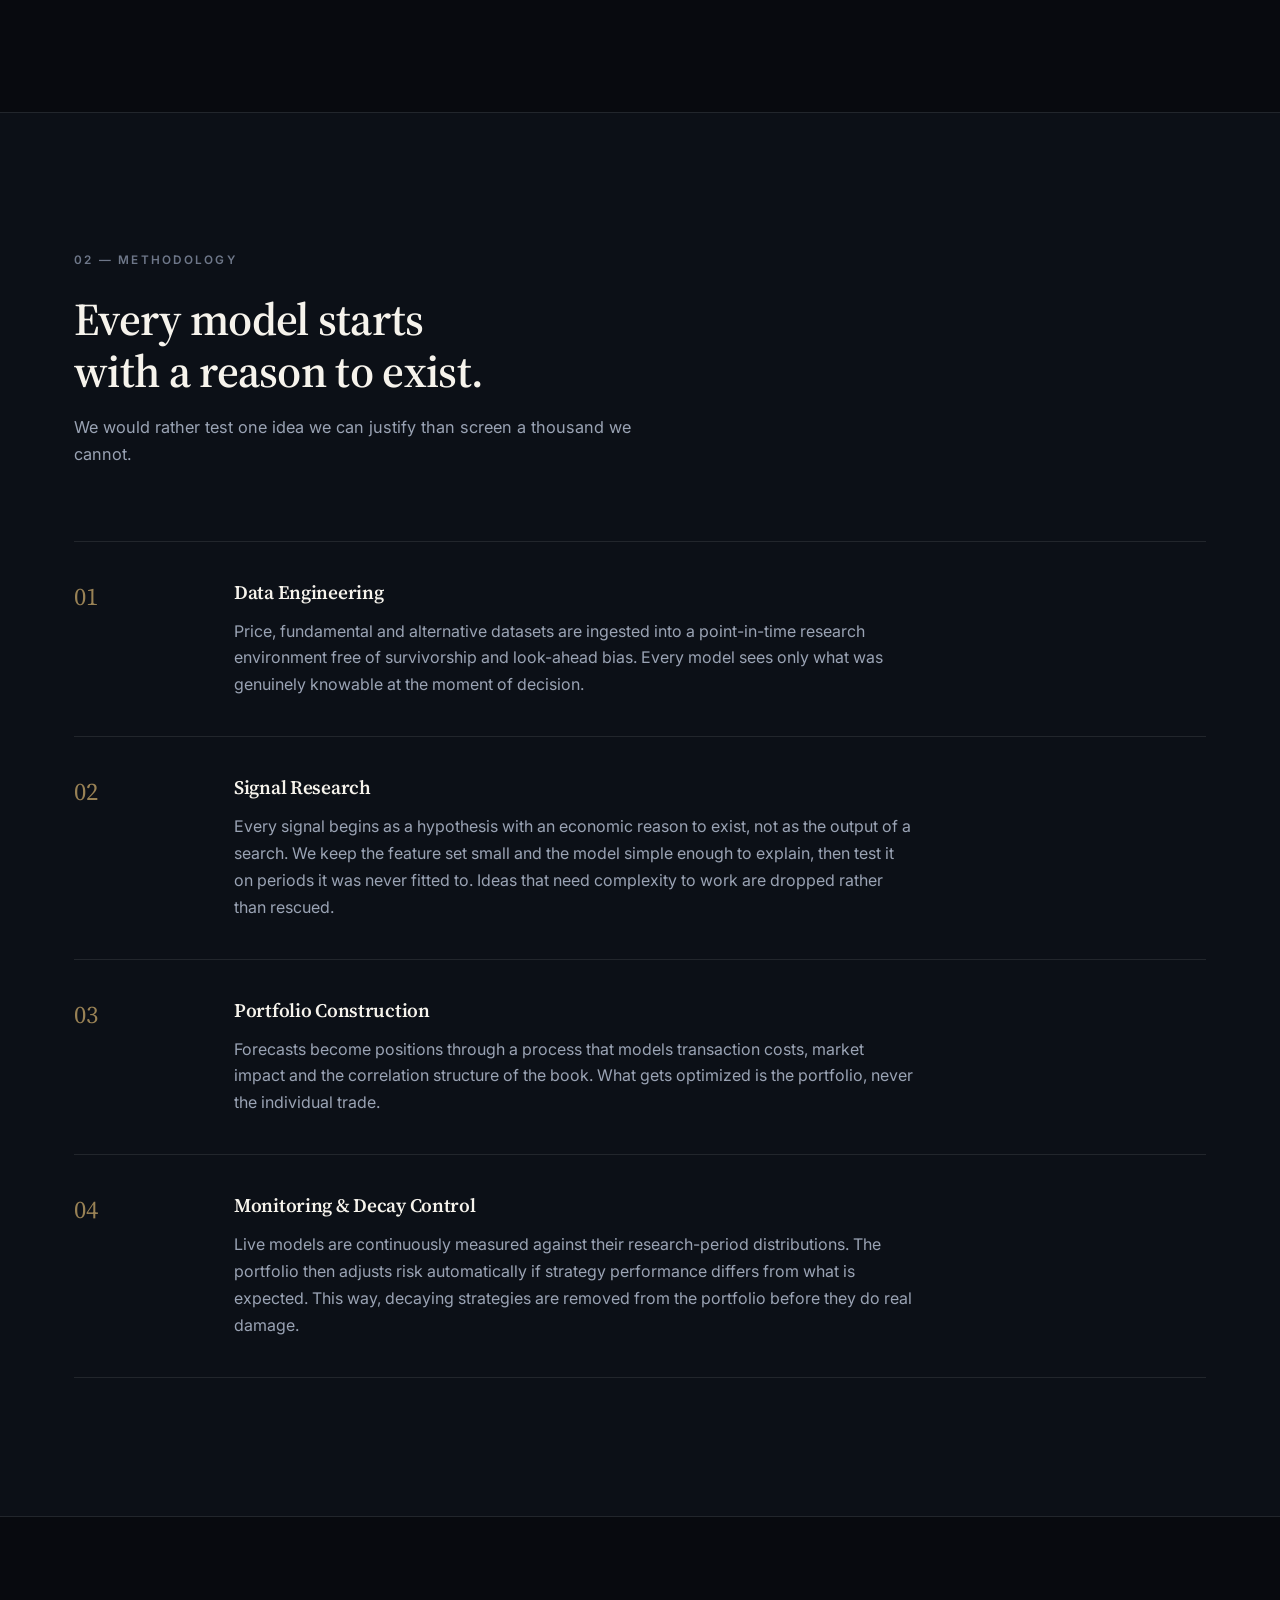
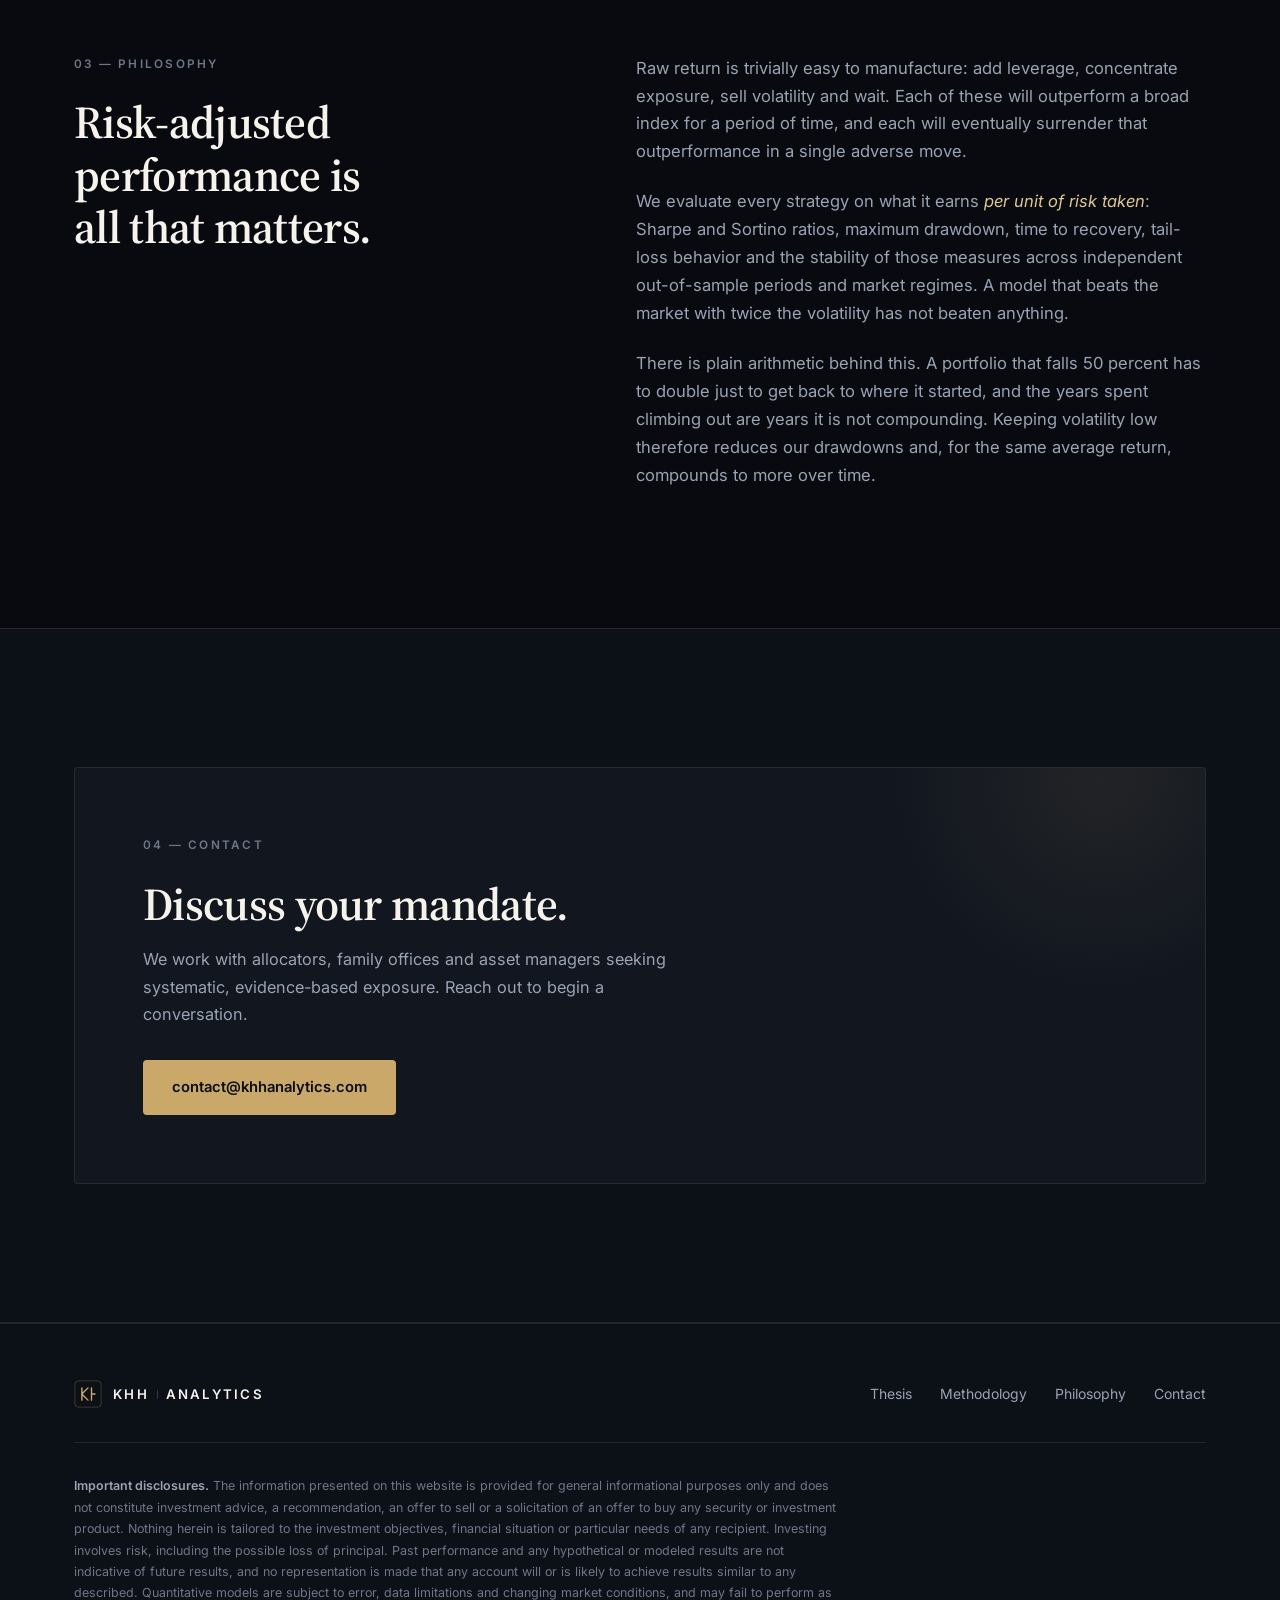
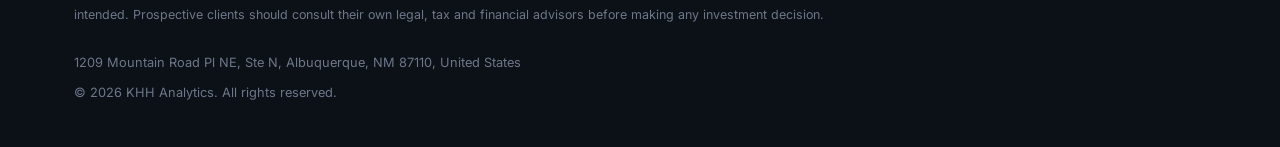
==== commit cf1466b2: "Drop the defensive framing from the hero lede "Not by headline performance" invited the reading that" ====
--- a/index.html
+++ b/index.html
@@ -94,7 +94,7 @@
 
     <div class="wrap hero-inner">
       <h1 class="reveal">Machine learning for quantitative trading.</h1>
-      <p class="lede reveal">KHH Analytics researches, builds and runs systematic strategies across global markets. We judge every strategy by what it returns per unit of risk taken, not by headline performance.</p>
+      <p class="lede reveal">KHH Analytics researches, builds and runs systematic strategies across global markets. We judge every strategy by what it returns per unit of risk taken and focus on keeping volatility low at all times.</p>
       <div class="hero-actions reveal">
         <a class="btn btn-primary" href="#contact">Start a conversation</a>
         <a class="btn btn-ghost" href="#method">See our methodology <span aria-hidden="true">&rarr;</span></a>
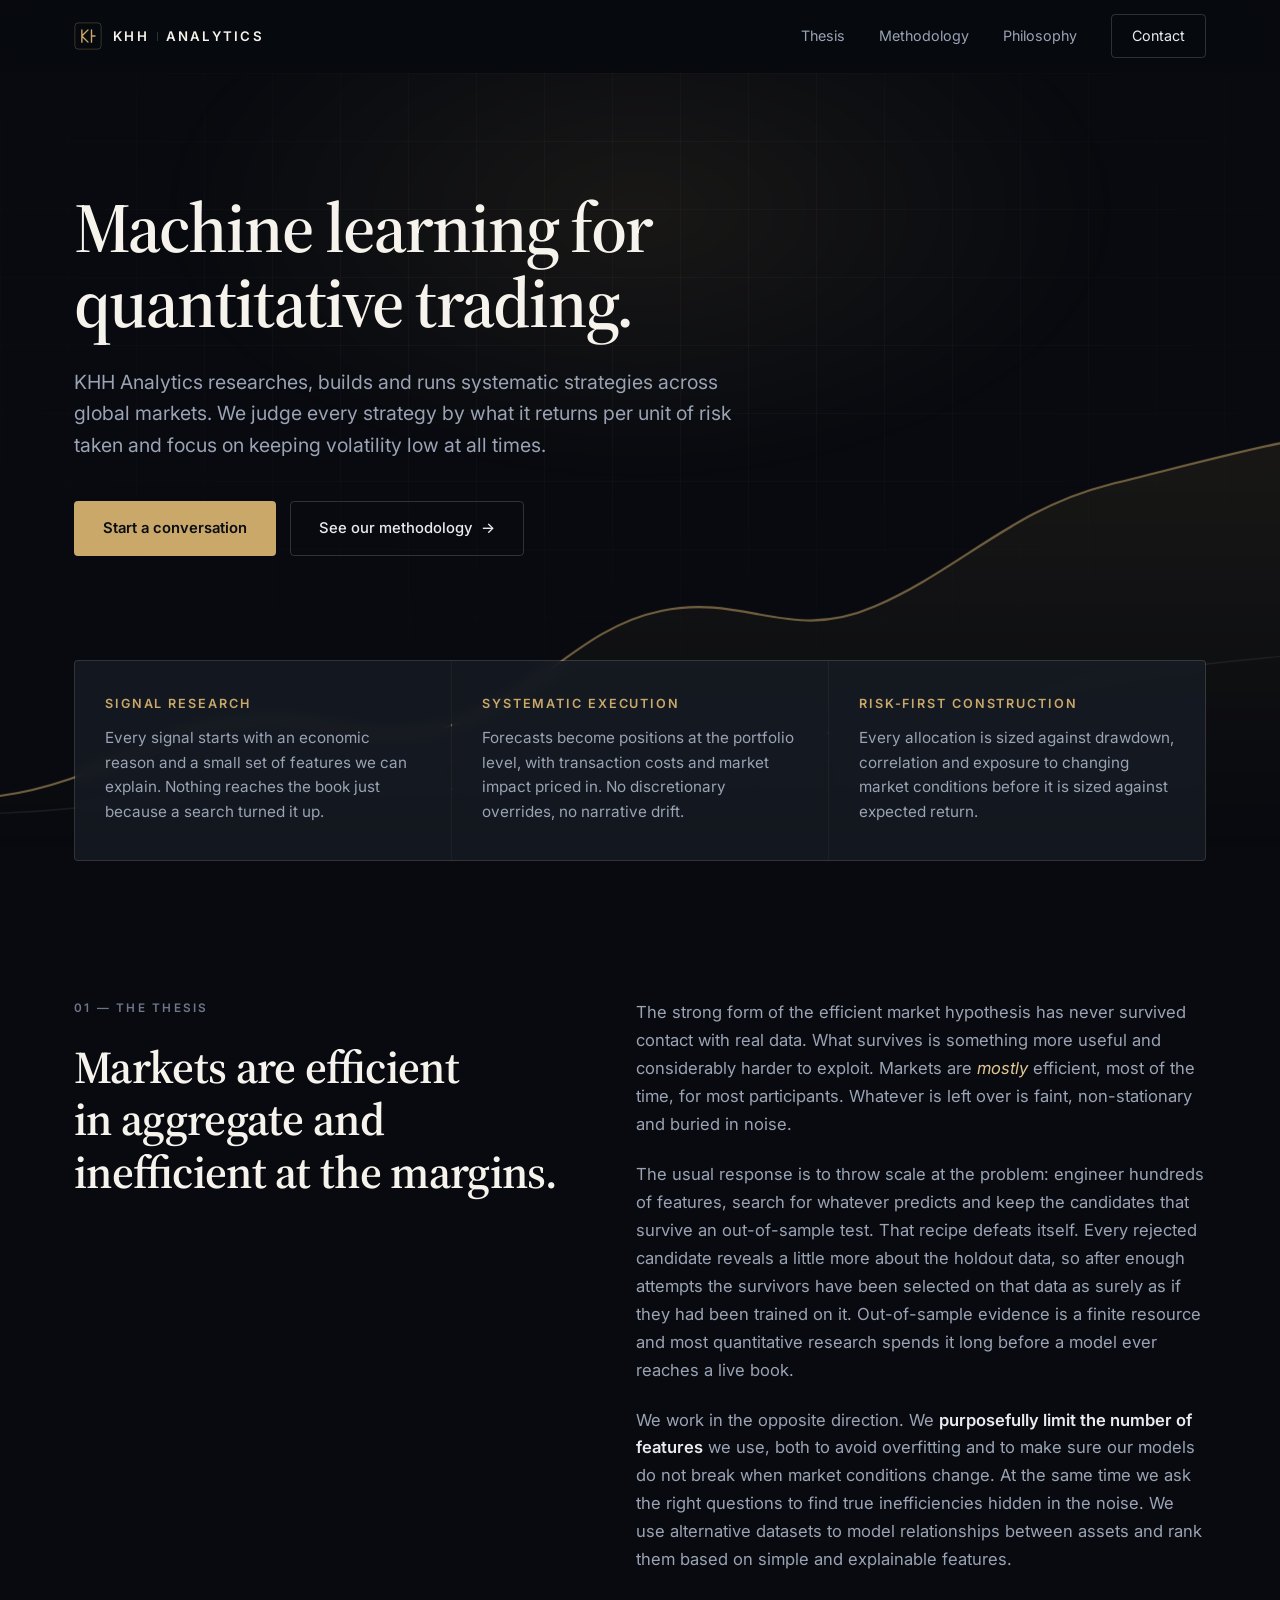
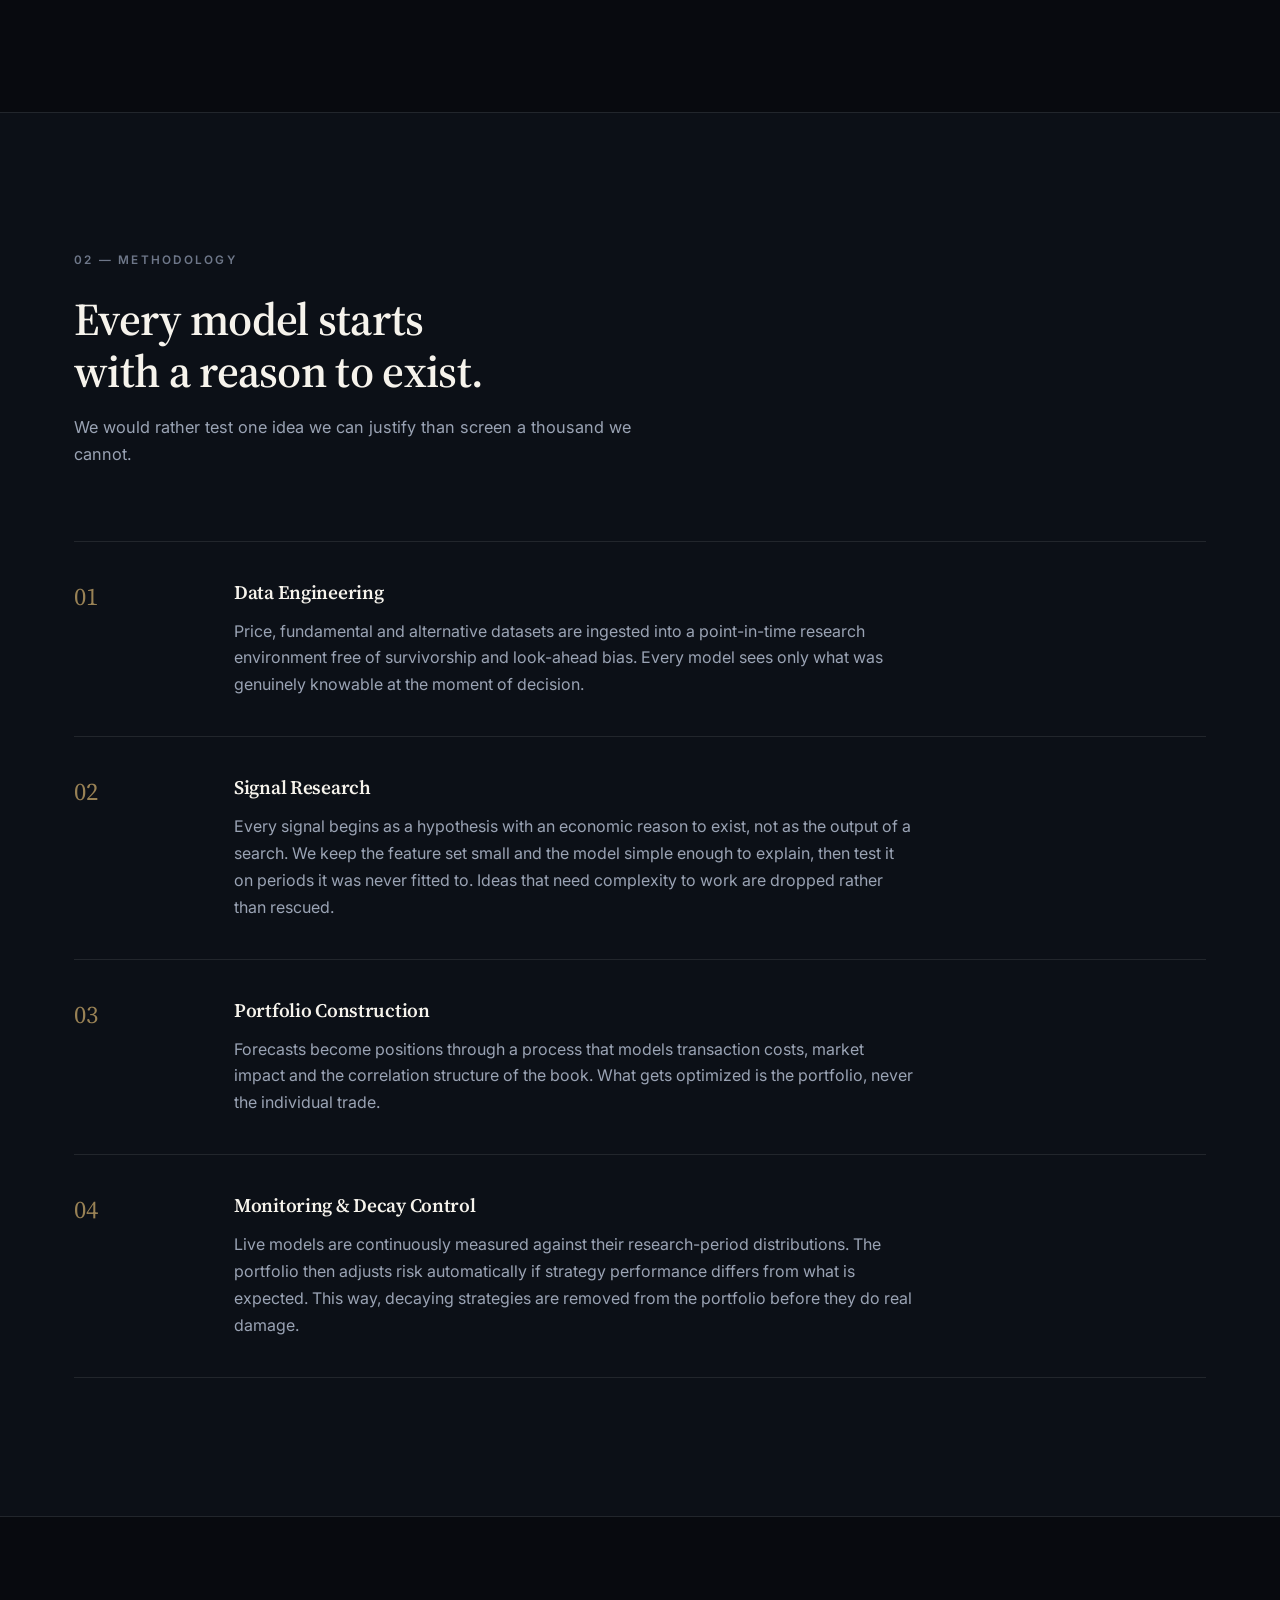
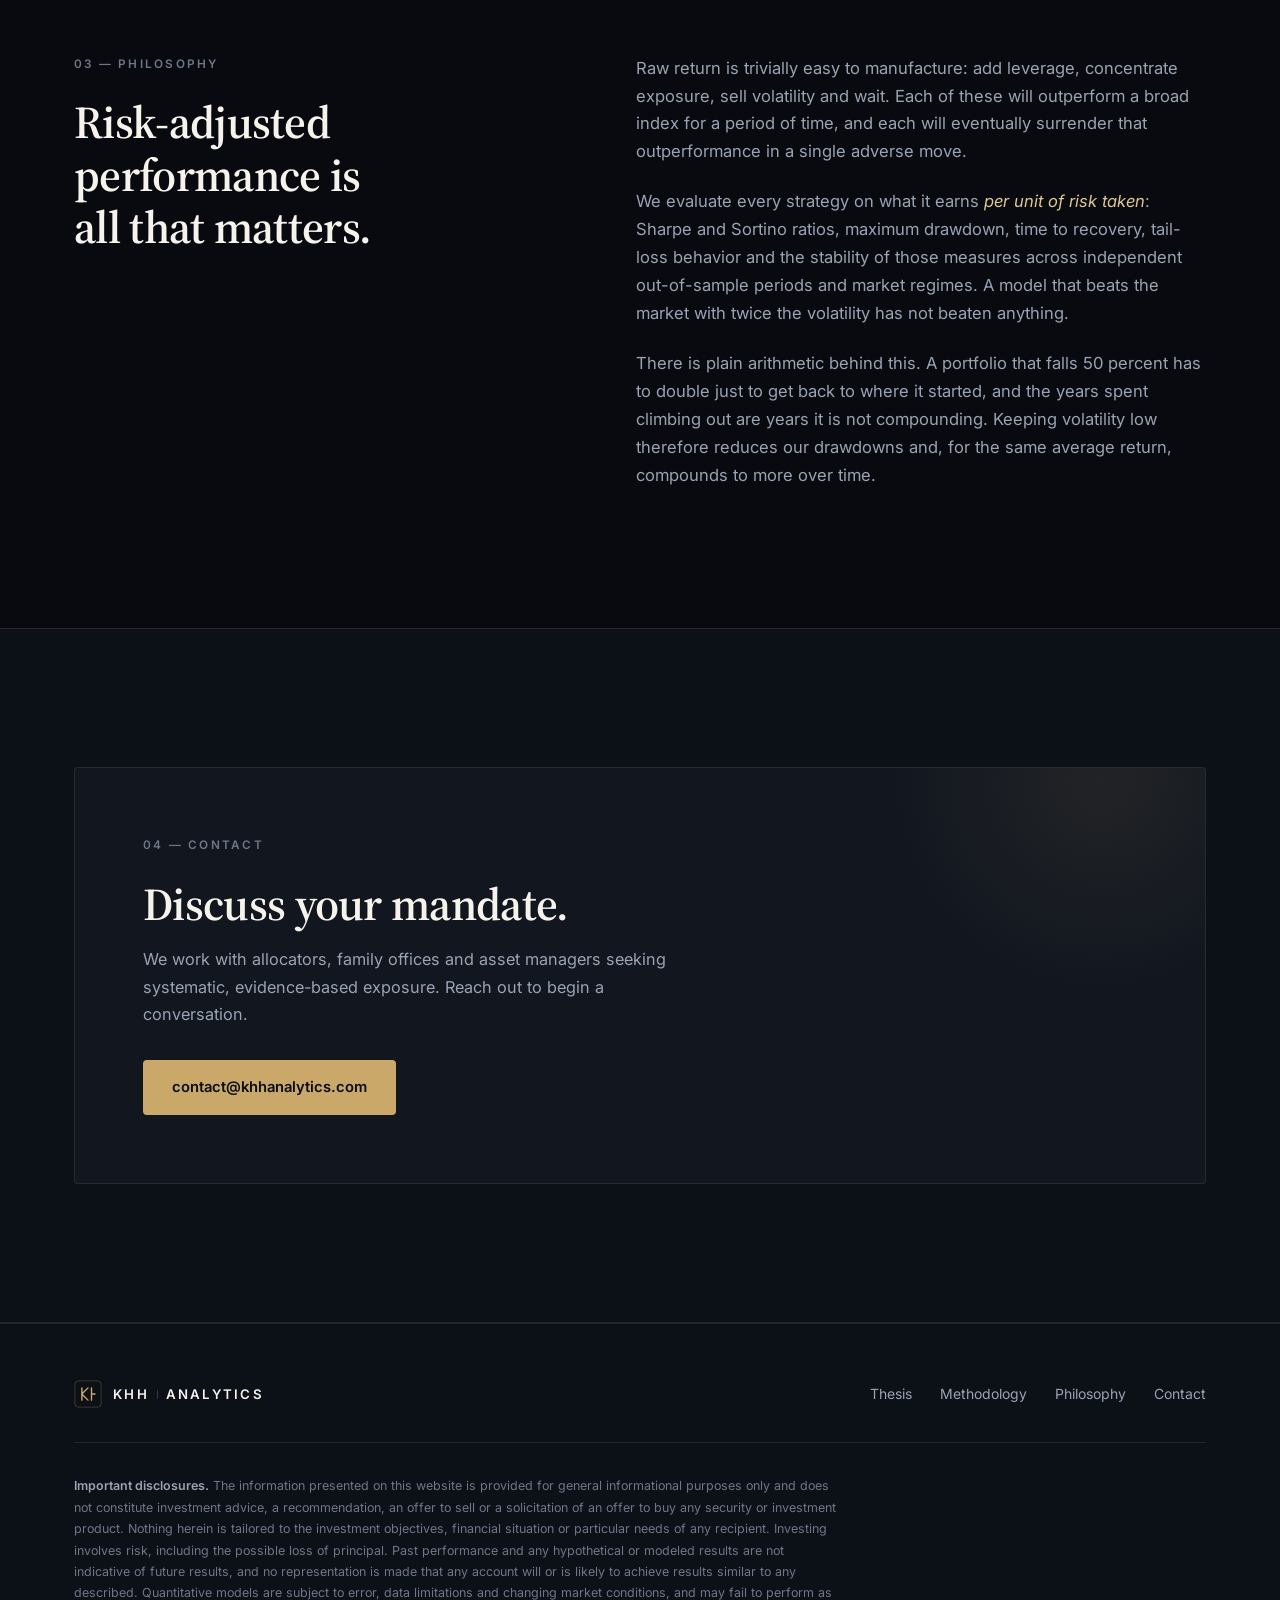
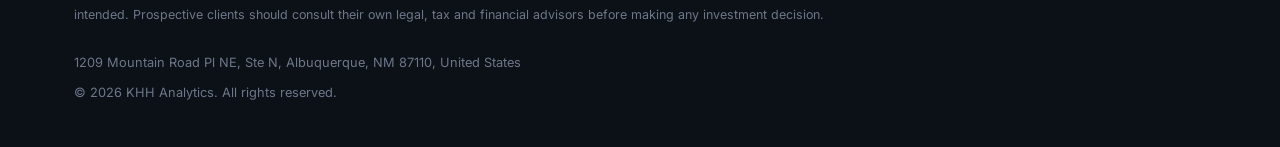
==== commit a4d95096: "Add "just" to scope the negation in the Signal Research card Without it the sentence reads as a clai" ====
--- a/index.html
+++ b/index.html
@@ -105,7 +105,7 @@
       <ul class="pillars">
         <li class="reveal">
           <h3>Signal Research</h3>
-          <p>Every signal starts with an economic reason and a small set of features we can explain. Nothing reaches the book because a search turned it up.</p>
+          <p>Every signal starts with an economic reason and a small set of features we can explain. Nothing reaches the book just because a search turned it up.</p>
         </li>
         <li class="reveal">
           <h3>Systematic Execution</h3>
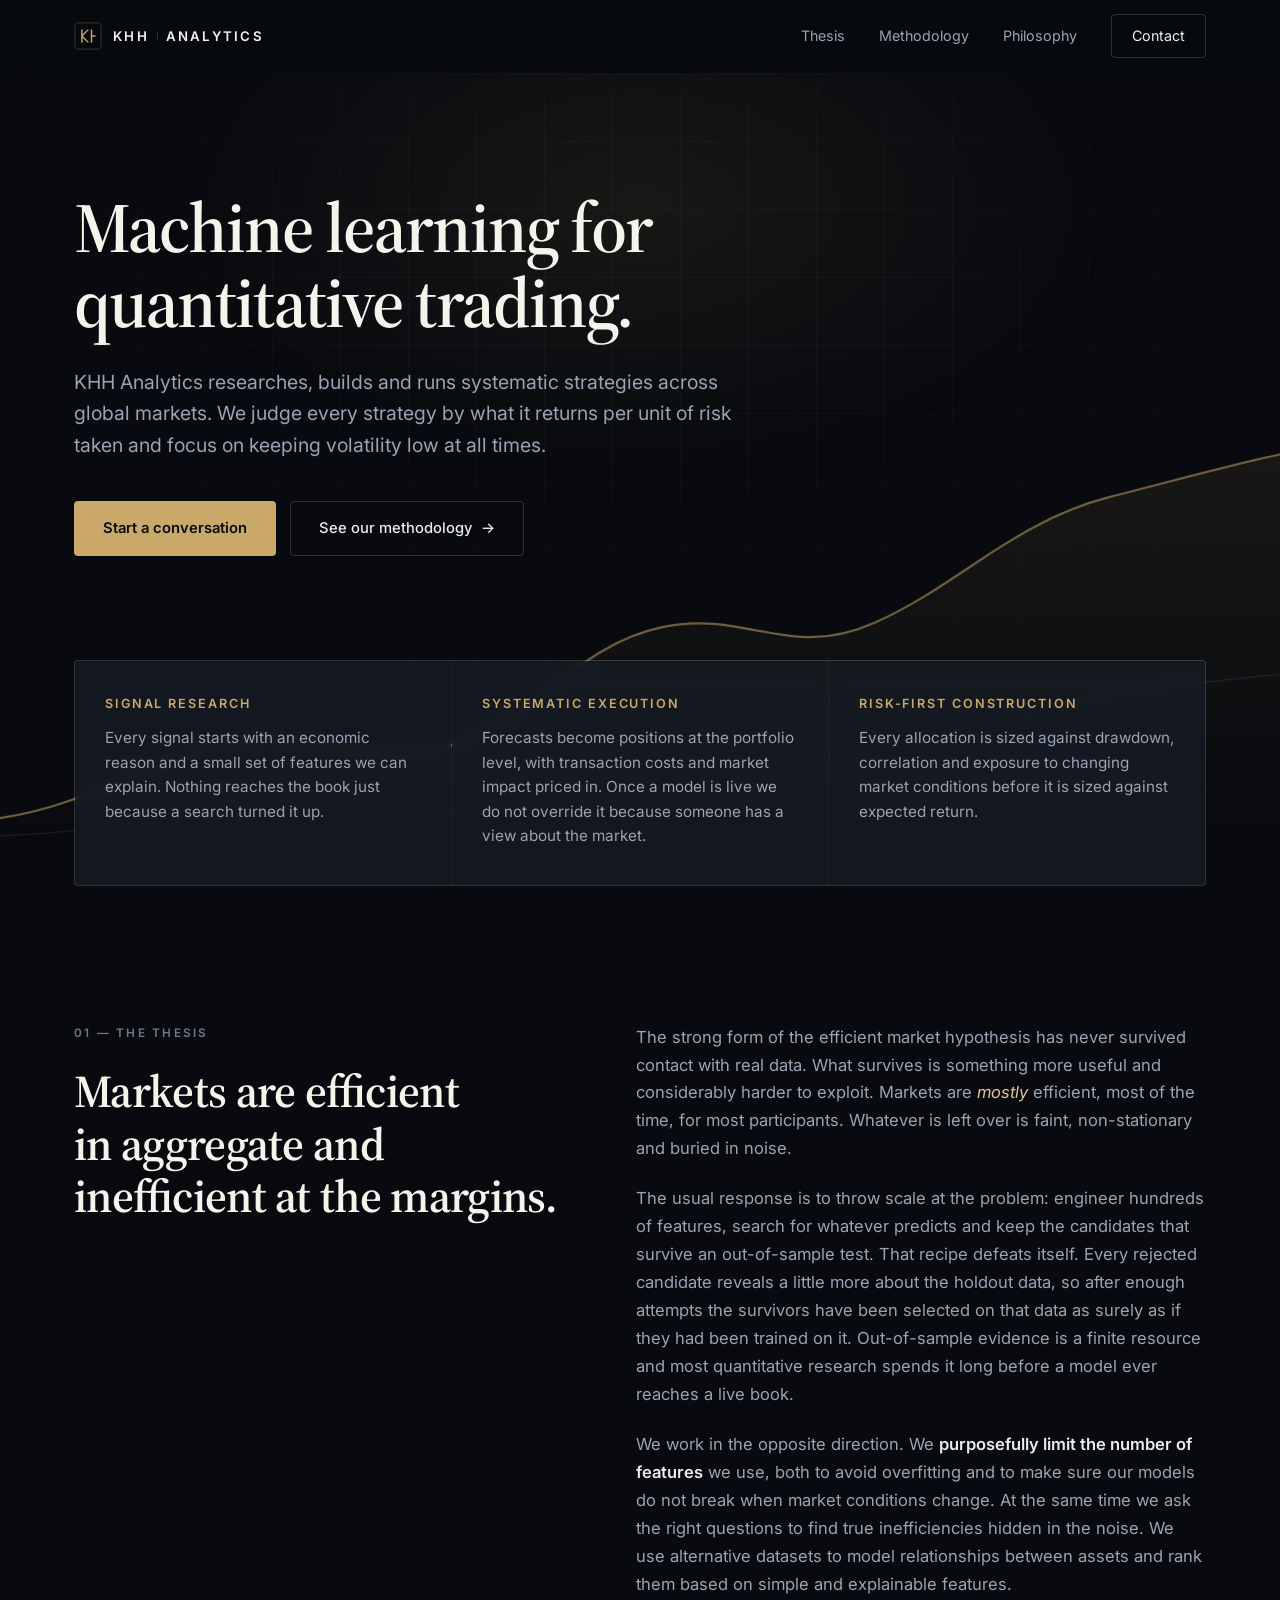
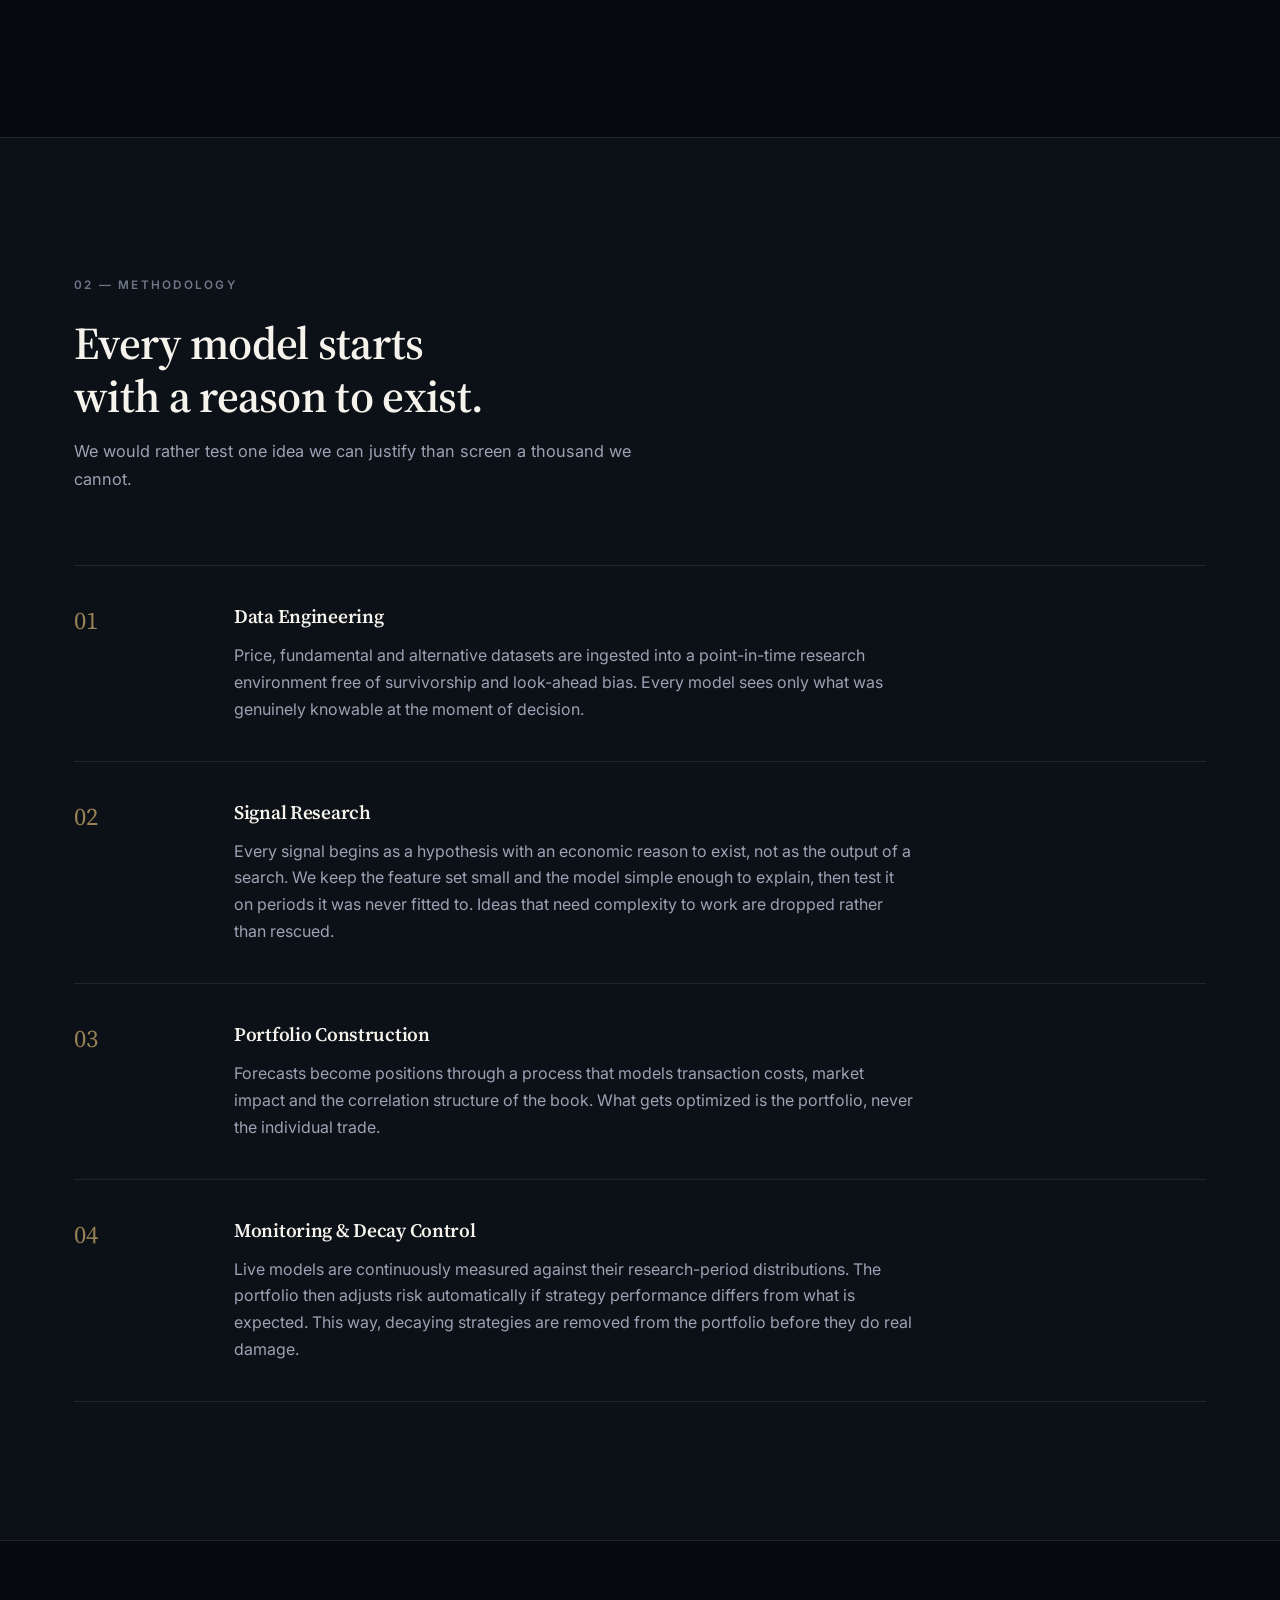
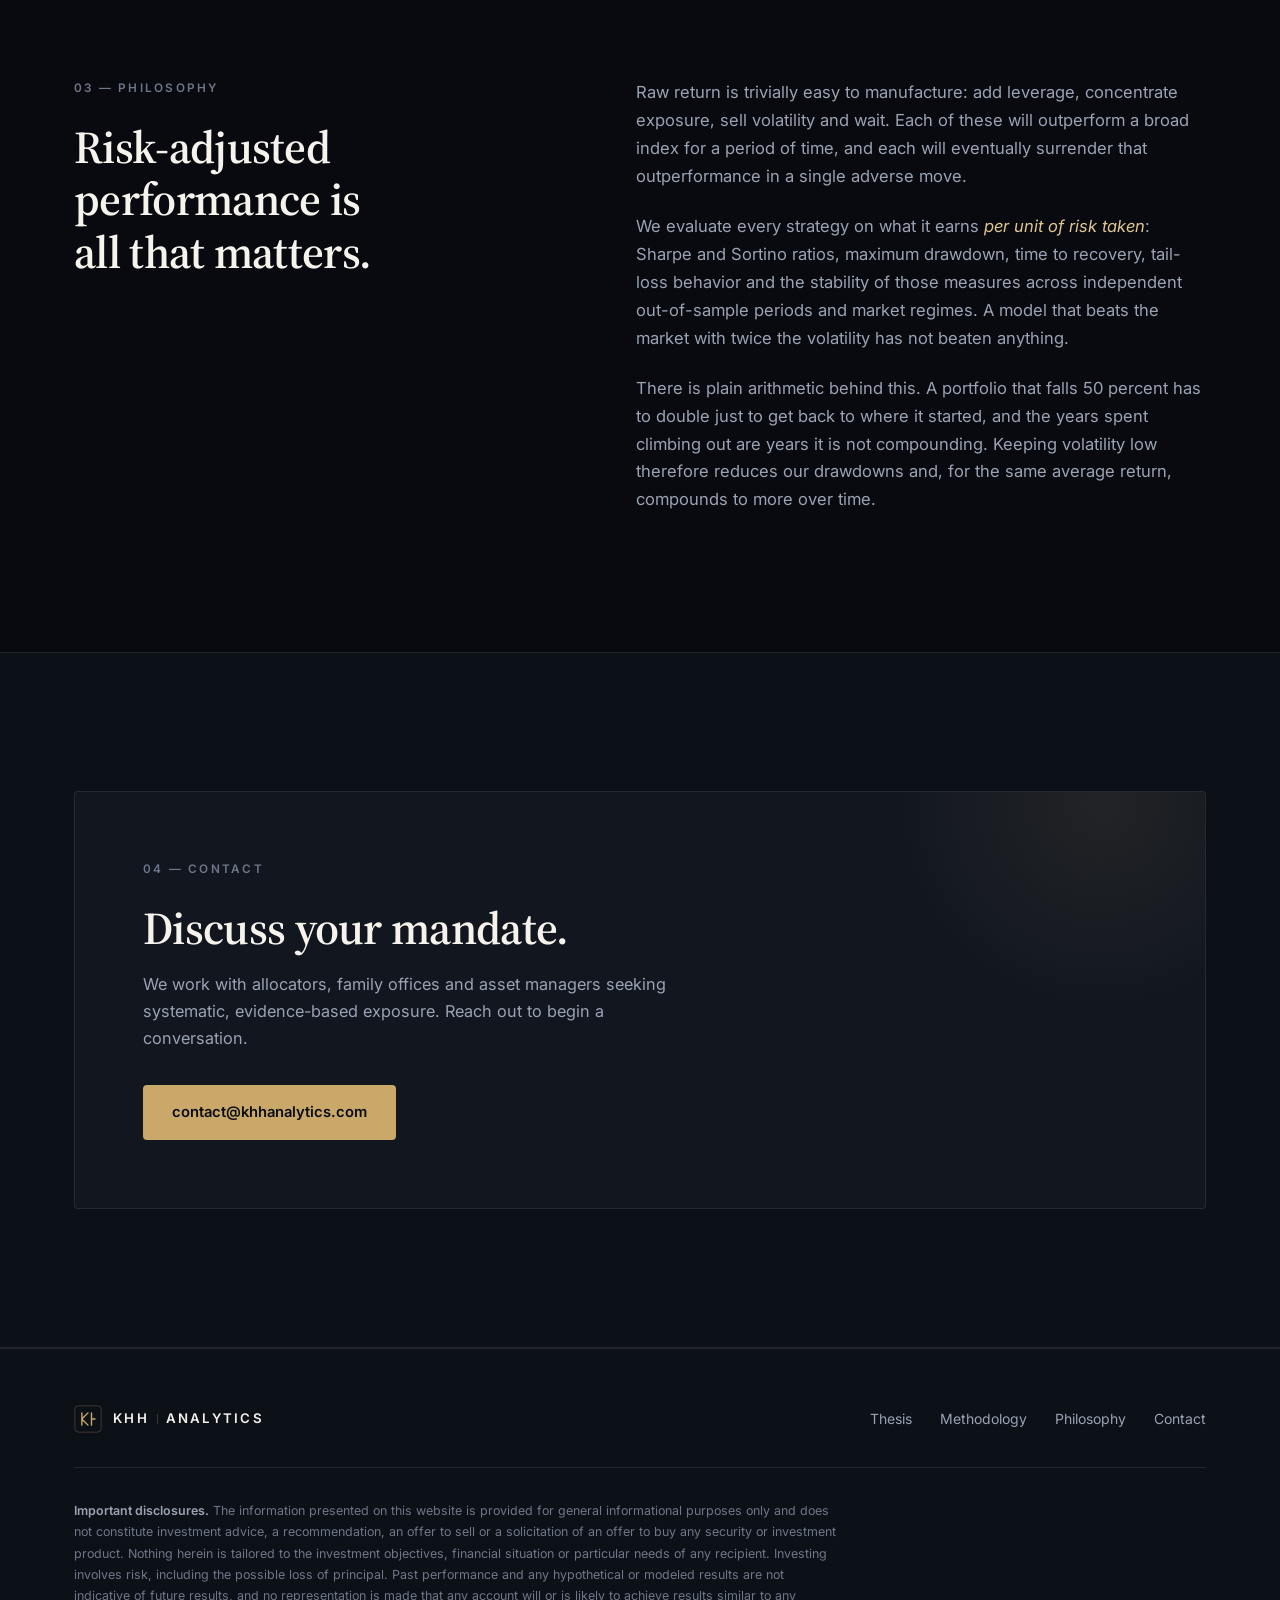
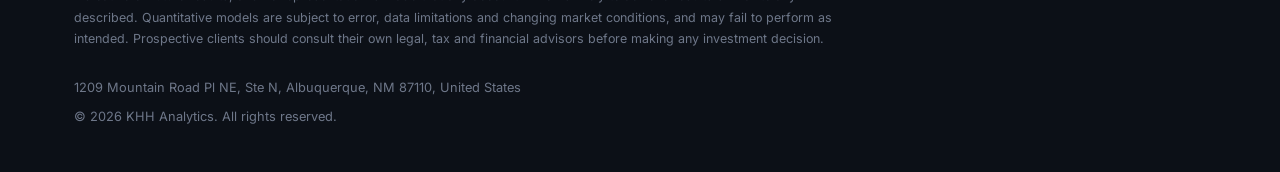
==== commit 67a05462: "Say what "no narrative drift" meant Replace the clipped fragment pair with the actual commitment: li" ====
--- a/index.html
+++ b/index.html
@@ -109,7 +109,7 @@
         </li>
         <li class="reveal">
           <h3>Systematic Execution</h3>
-          <p>Forecasts become positions at the portfolio level, with transaction costs and market impact priced in. No discretionary overrides, no narrative drift.</p>
+          <p>Forecasts become positions at the portfolio level, with transaction costs and market impact priced in. Once a model is live we do not override it because someone has a view about the market.</p>
         </li>
         <li class="reveal">
           <h3>Risk-First Construction</h3>
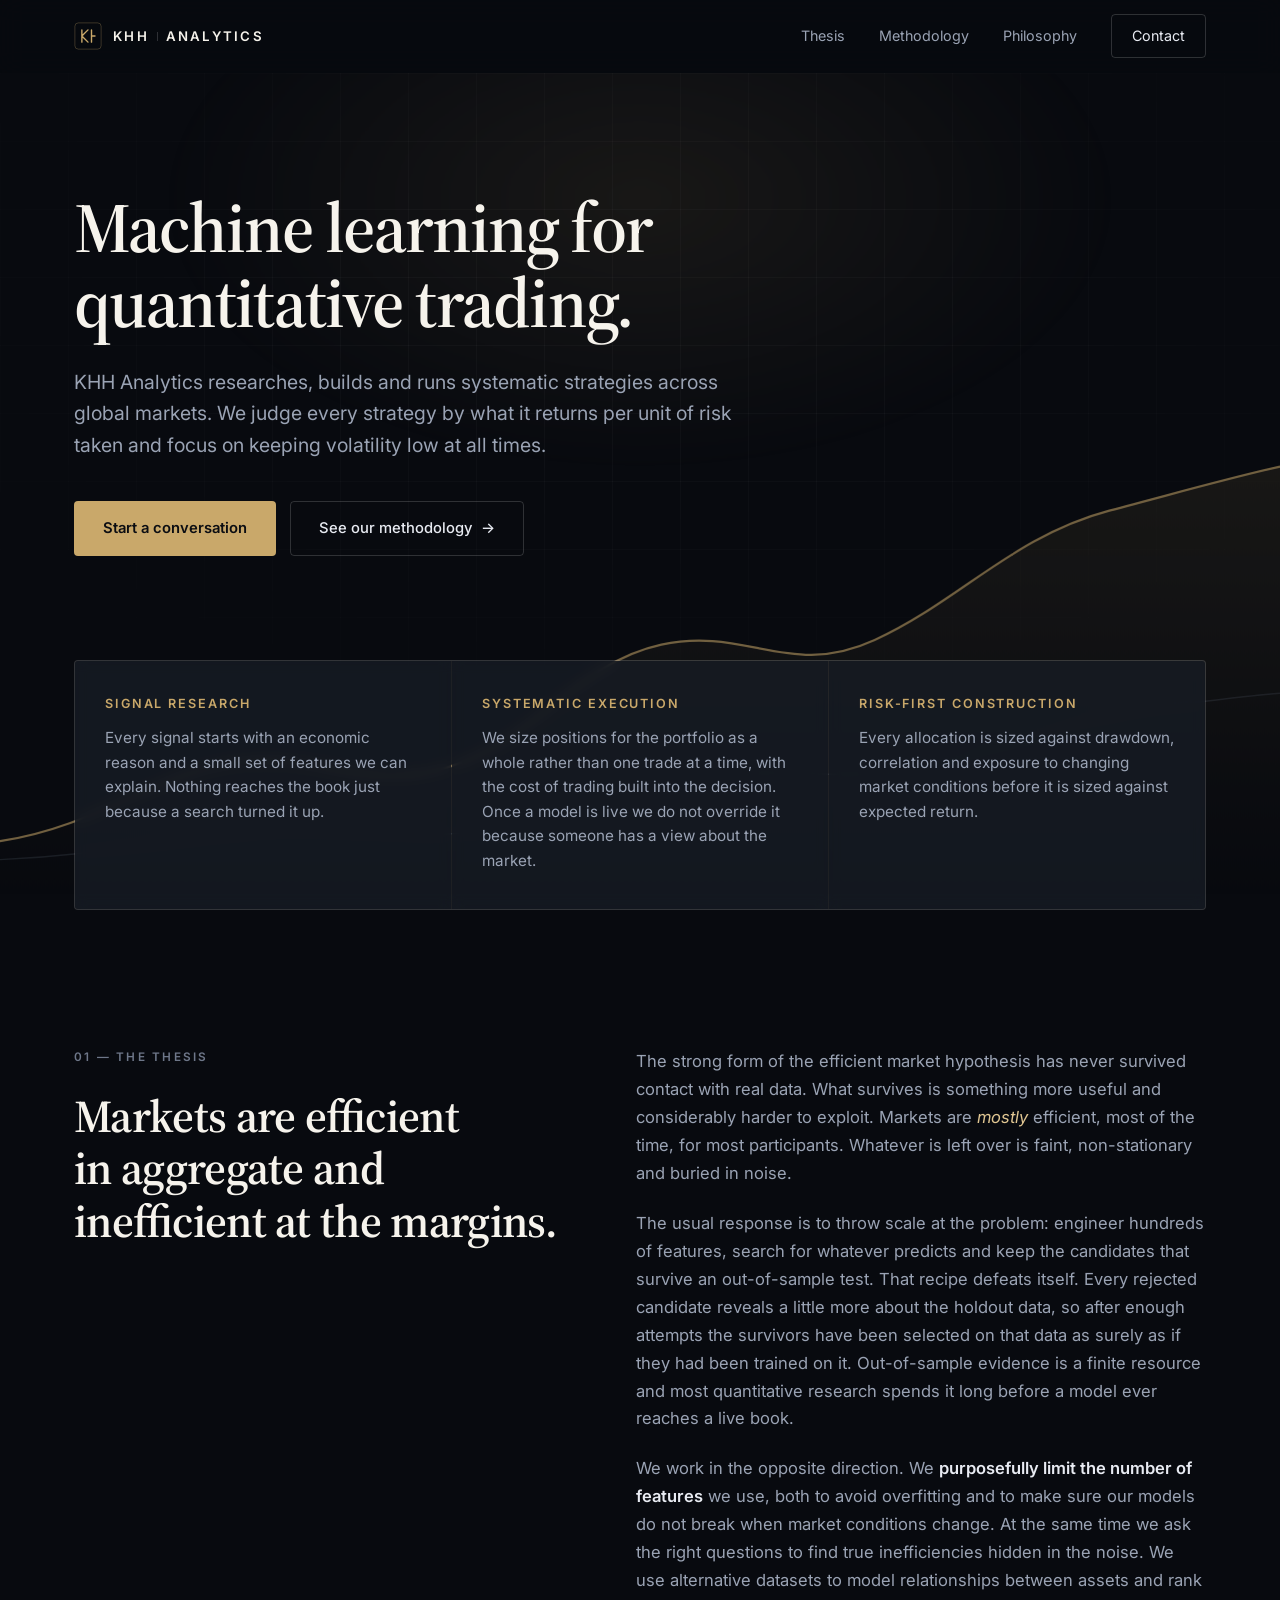
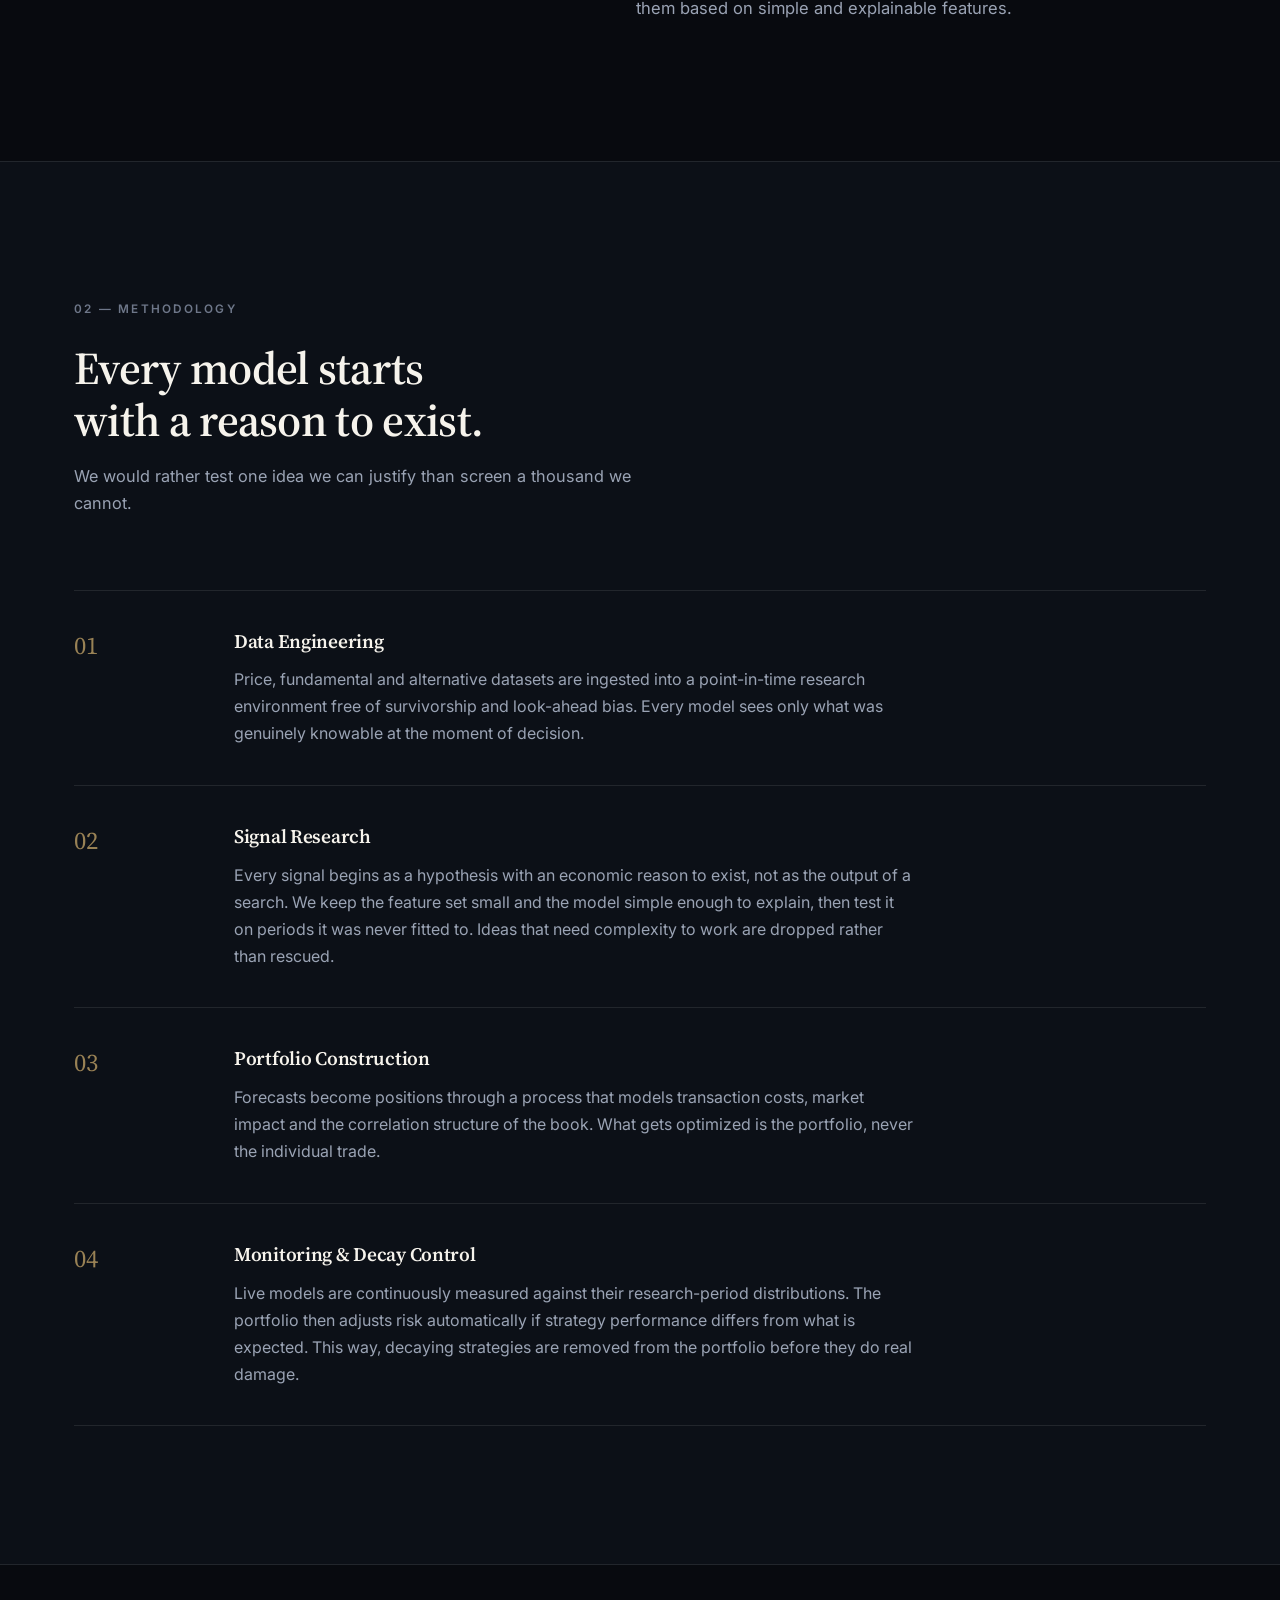
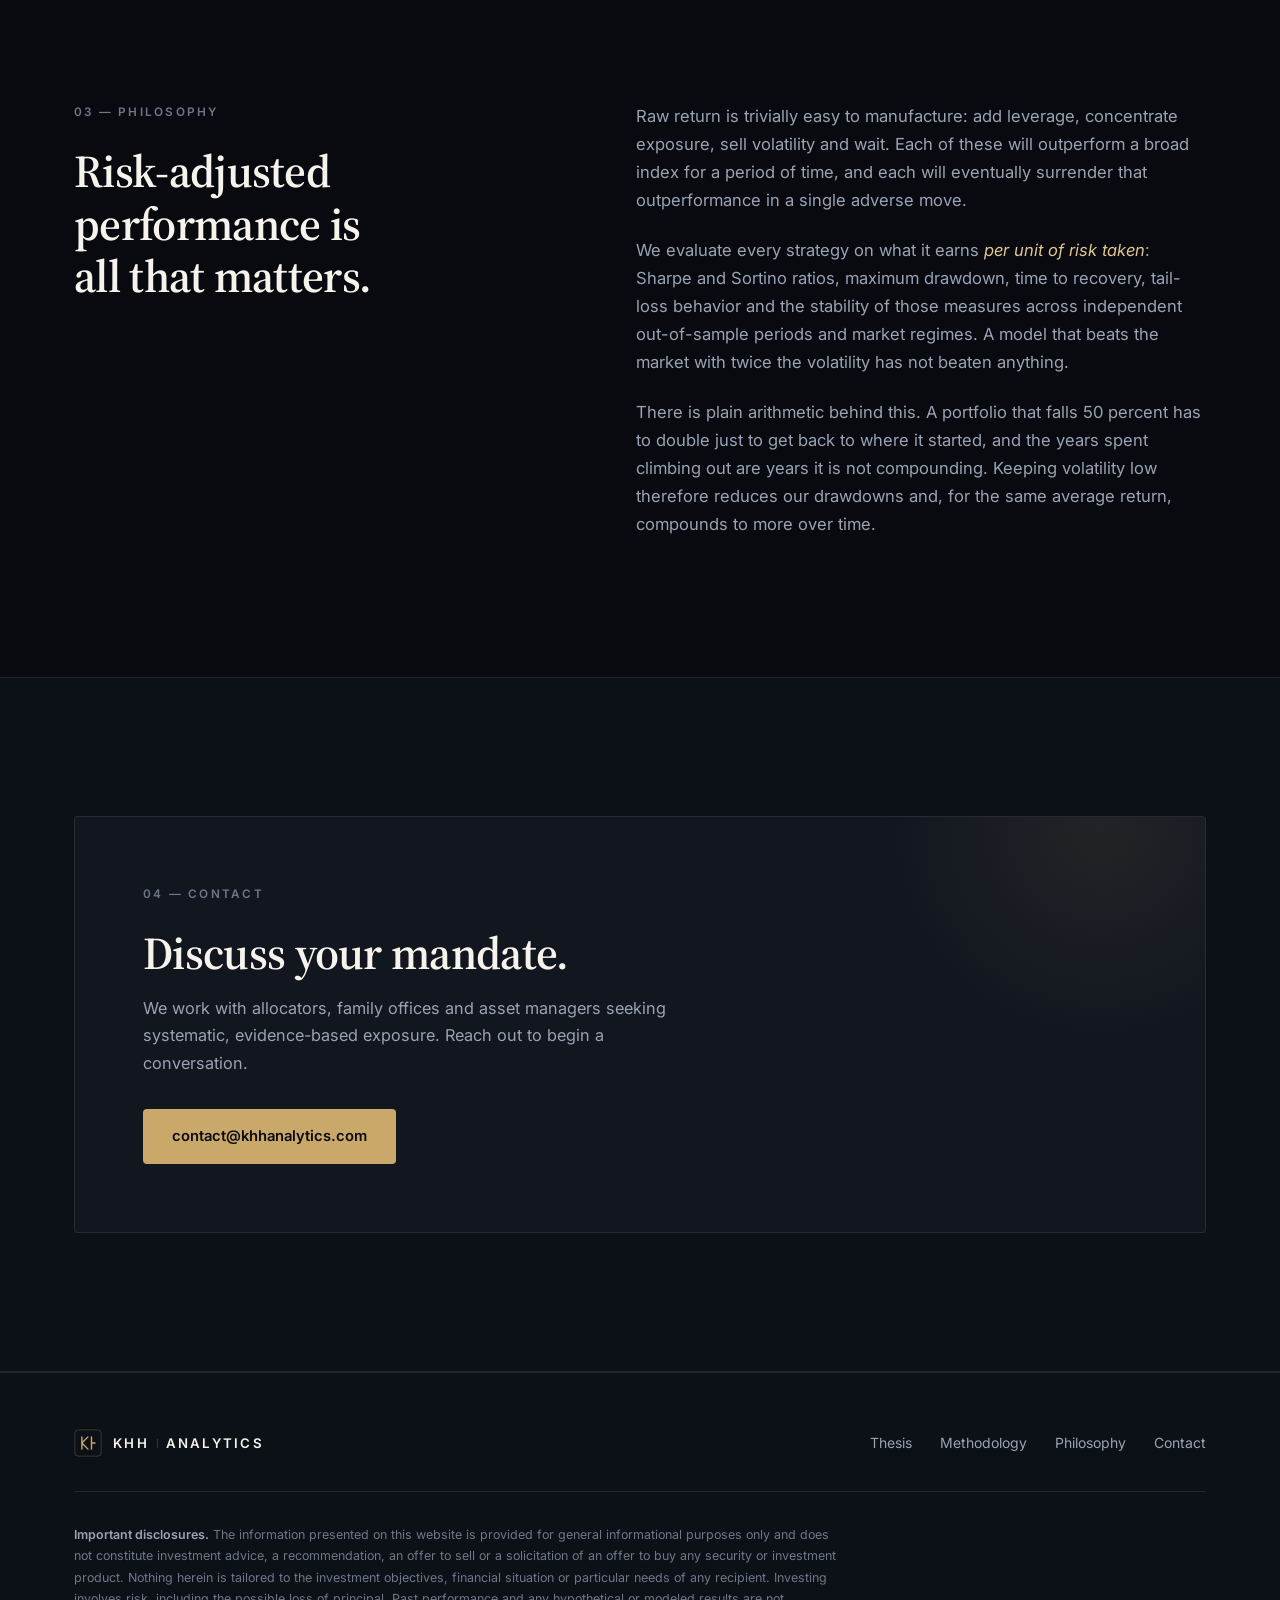
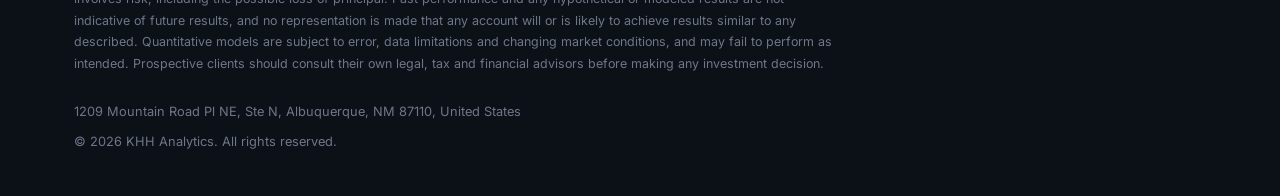
==== commit 0d6096cb: "Say who acts in the Systematic Execution card "Forecasts become positions" hid the actor behind a tr" ====
--- a/index.html
+++ b/index.html
@@ -109,7 +109,7 @@
         </li>
         <li class="reveal">
           <h3>Systematic Execution</h3>
-          <p>Forecasts become positions at the portfolio level, with transaction costs and market impact priced in. Once a model is live we do not override it because someone has a view about the market.</p>
+          <p>We size positions for the portfolio as a whole rather than one trade at a time, with the cost of trading built into the decision. Once a model is live we do not override it because someone has a view about the market.</p>
         </li>
         <li class="reveal">
           <h3>Risk-First Construction</h3>
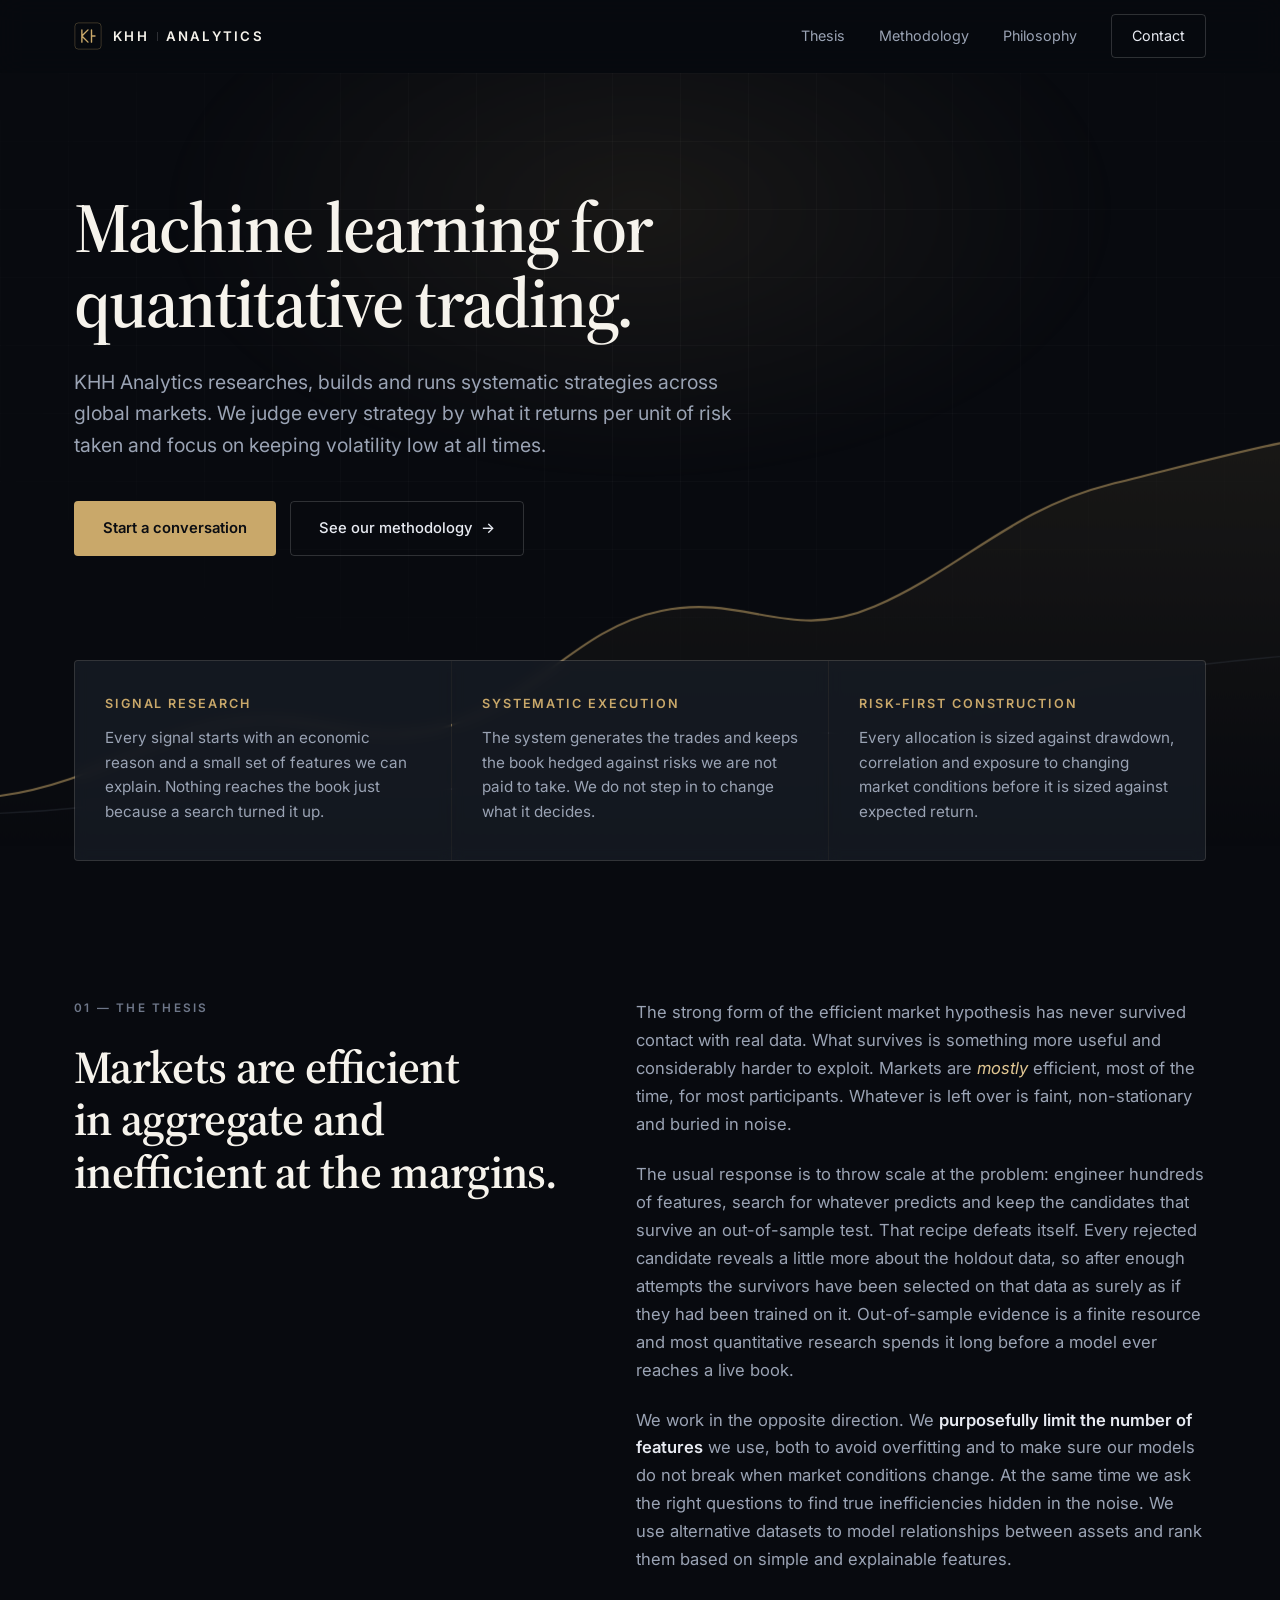
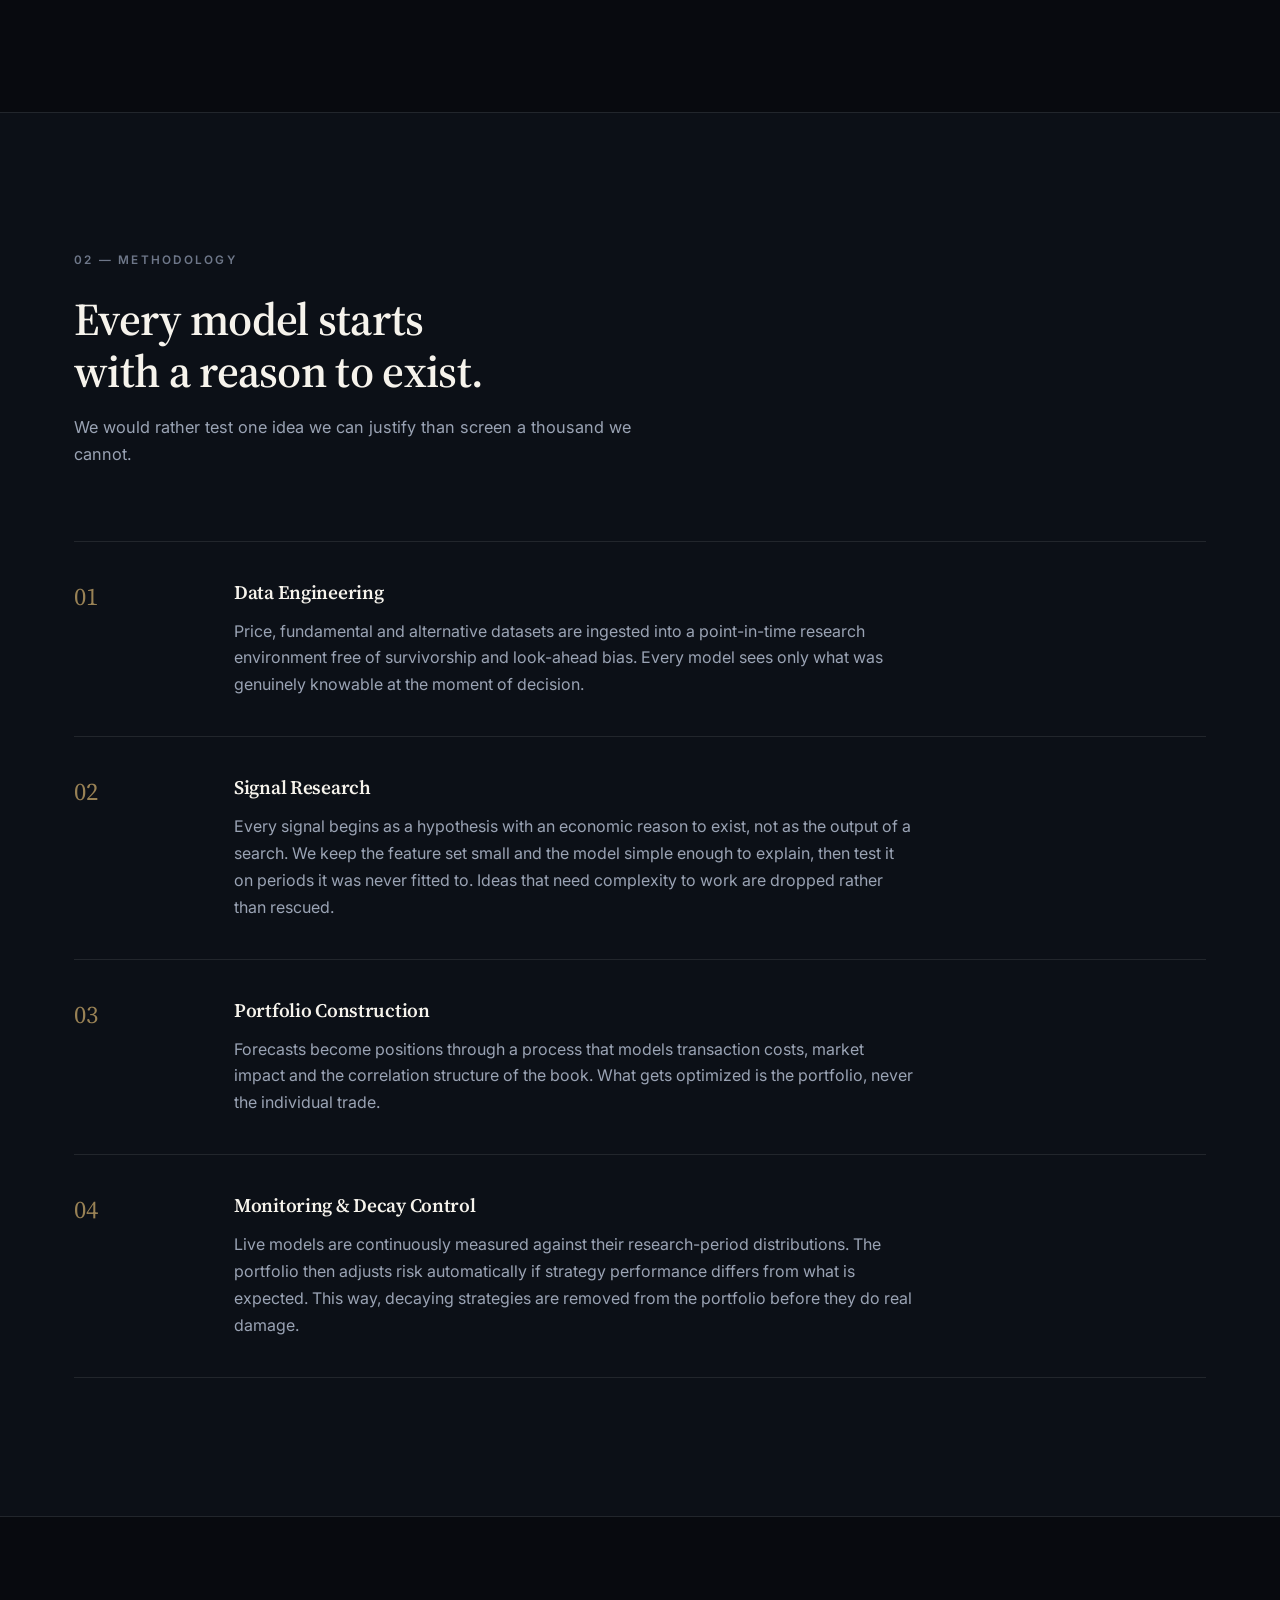
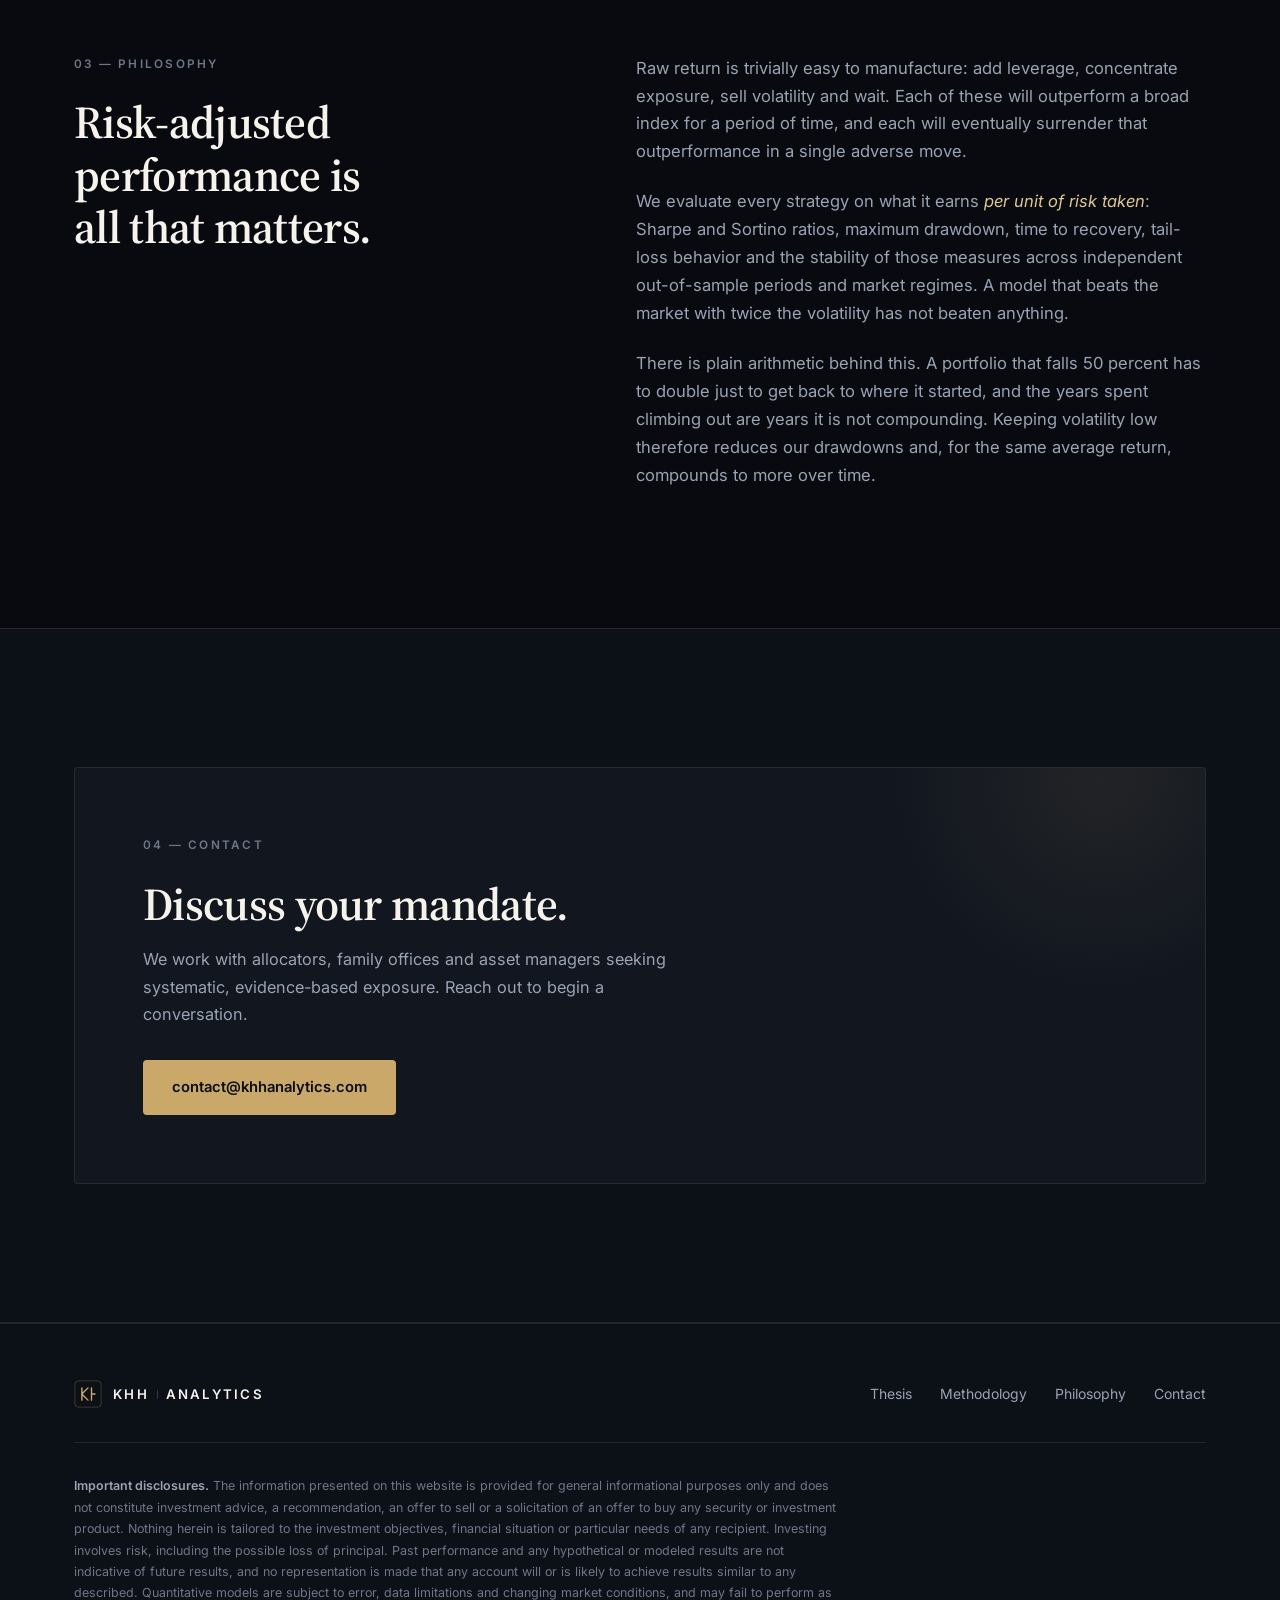
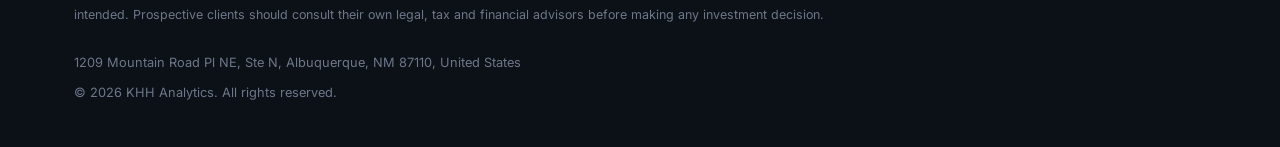
==== commit f928890d: "Make the Systematic Execution card about the system Name what the card is titled after: the system p" ====
--- a/index.html
+++ b/index.html
@@ -109,7 +109,7 @@
         </li>
         <li class="reveal">
           <h3>Systematic Execution</h3>
-          <p>We size positions for the portfolio as a whole rather than one trade at a time, with the cost of trading built into the decision. Once a model is live we do not override it because someone has a view about the market.</p>
+          <p>The system generates the trades and keeps the book hedged against risks we are not paid to take. We do not step in to change what it decides.</p>
         </li>
         <li class="reveal">
           <h3>Risk-First Construction</h3>
